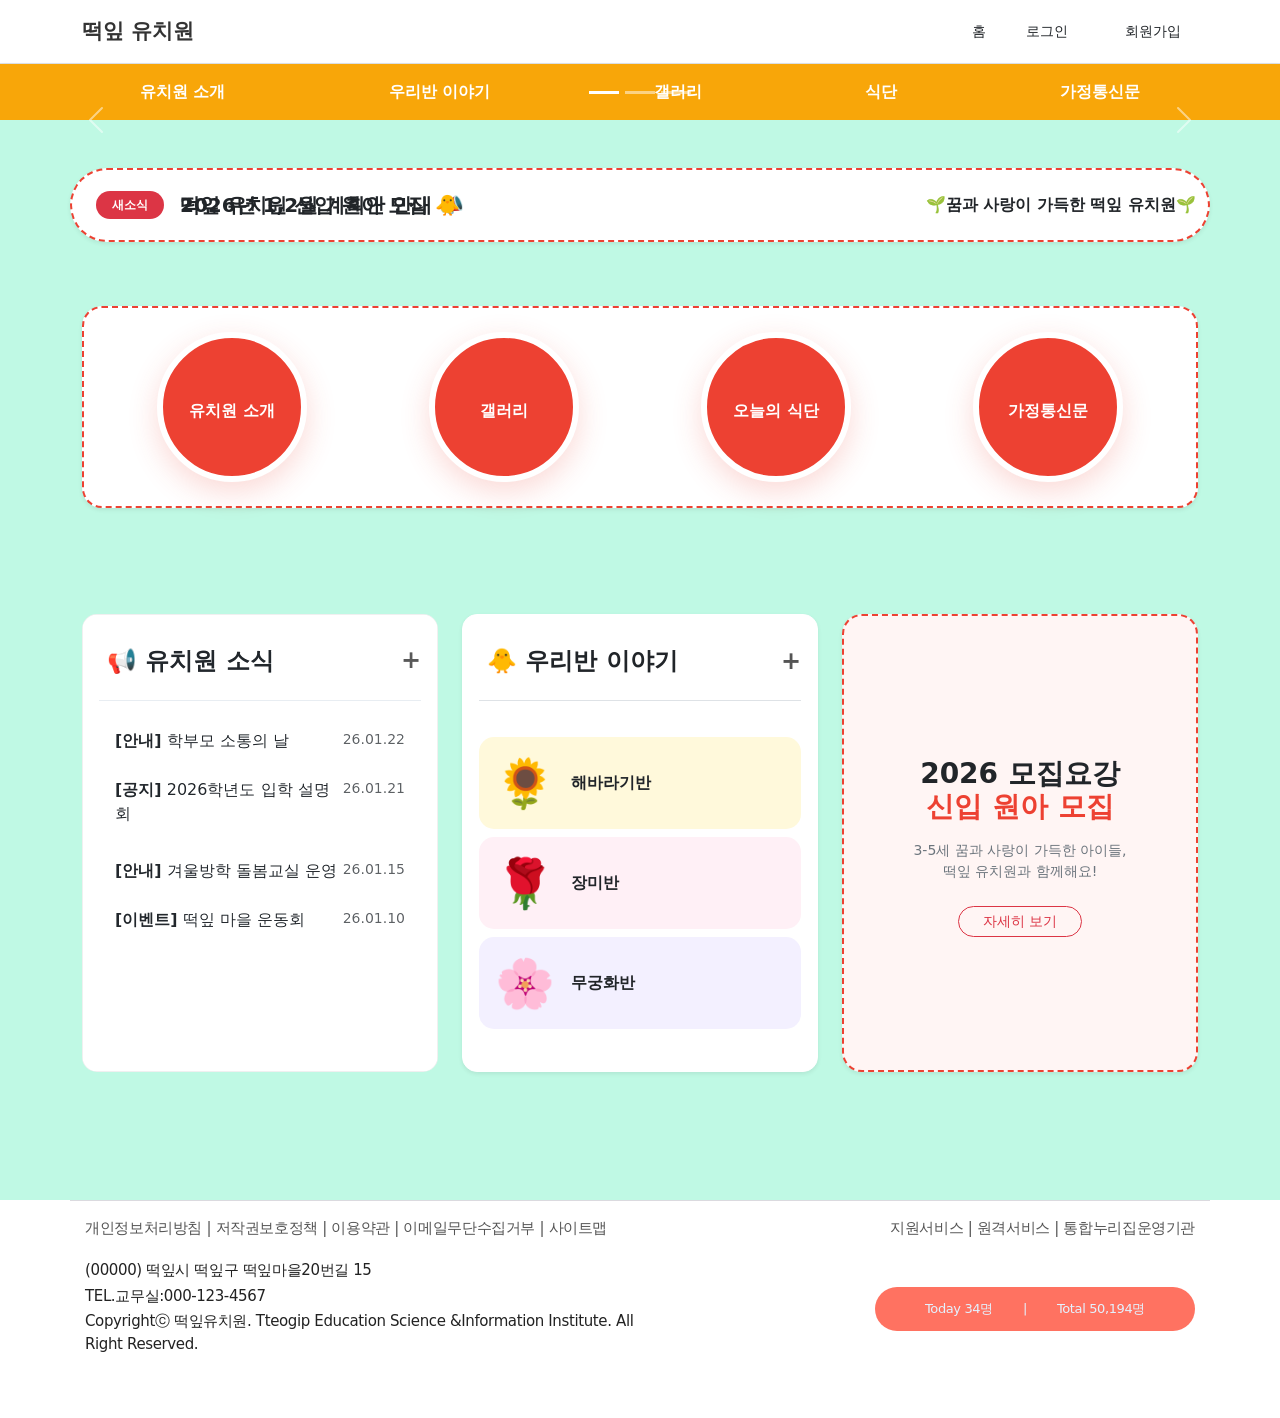
==== index.html @ 0ec6f223 "Merge branch 'develop' into 9-feature-d" ====
<!doctype html>
<html lang="en">
  <head>
    <meta charset="UTF-8" />
    <meta name="viewport" content="width=device-width, initial-scale=1.0" />
    <title>Document</title>
    <link href="https://cdn.jsdelivr.net/npm/bootstrap@5.3.8/dist/css/bootstrap.min.css" rel="stylesheet" integrity="sha384-sRIl4kxILFvY47J16cr9ZwB07vP4J8+LH7qKQnuqkuIAvNWLzeN8tE5YBujZqJLB" crossorigin="anonymous">
    <link rel="stylesheet" href="style.css">
    <link rel="stylesheet" href="footer.css">
    


</head>
<body>

    <header>
      <!-- top-menu -->
      <div class="top-menu bg-white py-3 border-bottom">
        <div
          class="container d-flex justify-content-between align-items-center"
        >
          <div class="logo-area">
            <h5 class="mb-0 fw-bold">떡잎 유치원</h5>
          </div>

          <div
            class="top-menu-right d-flex align-items-center"
            style="gap: 2.5rem"
          >
            <a href="#" class="text-decoration-none text-dark small">홈</a>
            <a href="#" class="text-decoration-none text-dark small">로그인</a>
            <button class="btn btn-sm rounded-pill px-3">회원가입</button>
          </div>
        </div>
      </div>

      <!-- nav-bar -->
      <nav class="navbar-custom" style="background-color: #f8a609">
        <div class="container">
          <div class="d-flex justify-content-around gap-5 py-3">
            <a
              href="#"
              class="nav-link-custom text-white text-decoration-none fw-bold"
              >유치원 소개</a
            >
            <a
              href="#"
              class="nav-link-custom text-white text-decoration-none fw-bold"
              >우리반 이야기</a
            >
            <a
              href="#"
              class="nav-link-custom text-white text-decoration-none fw-bold"
              >갤러리</a
            >
            <a
              href="#"
              class="nav-link-custom text-white text-decoration-none fw-bold"
              >식단</a
            >
            <a
              href="#"
              class="nav-link-custom text-white text-decoration-none fw-bold"
              >가정통신문</a
            >
          </div>
        </div>
      </nav>
    </header>


<main class="main-body-section">

<div id="carouselExampleIndicators" class="carousel slide mb-5" data-bs-ride="carousel">
    
  <div class="carousel-indicators">
    <button type="button" data-bs-target="#carouselExampleIndicators" data-bs-slide-to="0" class="active" aria-current="true" aria-label="Slide 1"></button>
    <button type="button" data-bs-target="#carouselExampleIndicators" data-bs-slide-to="1" aria-label="Slide 2"></button>
    <button type="button" data-bs-target="#carouselExampleIndicators" data-bs-slide-to="2" aria-label="Slide 3"></button>
  </div>
  <div class="carousel-inner">
    <div class="carousel-item active">
      <img src="https://mblogthumb-phinf.pstatic.net/MjAxODA2MTlfMTg2/MDAxNTI5MzkyMjgwNjM4.qTqkeds30ga6aQIp5VbDIQV_NSraiV_qr-lnw7GOaUog.cZI4zXW9axJndqTNheFo-rt3fp02k5DihhMMiOuPZYsg.PNG.sinnam88/%EC%A7%B1%EA%B5%AC_%EB%B0%B0%EA%B2%BD%ED%99%94%EB%A9%B4_%EA%B3%A0%ED%99%94%EC%A7%88_%2819%29.png?type=w800" class="d-block w-100 " alt="">
      
    </div>
    <div class="carousel-item">
      <img src="https://mblogthumb-phinf.pstatic.net/MjAxODEwMDNfMjYy/MDAxNTM4NTQ4MjQyMTgz.nAkGn703bejbqgtnTJGJdf1Gg7guyvP_CK_ZR4-KjBMg.tCUsrp05ehWUzmGpb44W-F2gGahI8bMkZYF8bPEiCSIg.PNG.siopang/17_1.png?type=w800" class="d-block w-100" alt="...">
    </div>
    <div class="carousel-item">
      <img src="https://mblogthumb-phinf.pstatic.net/MjAxODEwMDNfMTk2/MDAxNTM4NTQ4MjM5NTE4.PS-d8lngIx0AsoNc2p2abVfs01GioPtDhZiRF0k3ivwg.Jt2uqVAljDKqRLpU92RcgxEFOnZ5HFoV40lmx2DFYVUg.PNG.siopang/14_2.png?type=w800" class="d-block w-100" alt="...">
    </div>
  </div>
  <button class="carousel-control-prev" type="button" data-bs-target="#carouselExampleIndicators" data-bs-slide="prev">
    <span class="carousel-control-prev-icon" aria-hidden="true"></span>
    <span class="visually-hidden">Previous</span>
  </button>
  <button class="carousel-control-next" type="button" data-bs-target="#carouselExampleIndicators" data-bs-slide="next">
    <span class="carousel-control-next-icon" aria-hidden="true"></span>
    <span class="visually-hidden">Next</span>
  </button>
</div>



<div class="container text-center border-bottom bg-white shadow-sm my-3" style="border-radius: 50px; border: 2px dashed #ed4132 !important;overflow: hidden;">
<div class="row align-items-center" style="height: 70px;"> 
<div class="col-8 d-flex align-items-center ps-4">
<span class="badge rounded-pill bg-danger me-3 p-2 px-3">새소식</span>



<div id="textSlide" class="carousel slide flex-grow-1" data-bs-ride="carousel">
<div class="carousel-inner text-start">
    <div class="carousel-item active fs-5 fw-bold">2026년 1,2월 계획안 안내 📣</div>
    <div class="carousel-item active fs-5 fw-bold">떡잎 유치원 신입 원아 모집 🐥</div>
</div>
</div>
</div> <div class="col-4 text-end">

<span class="text-dark fw-bold fs-6">🌱꿈과 사랑이 가득한 떡잎 유치원🌱</span>
</div>
</div> 
</div>

<section class="container quick-menu-section py-5">
<div class="quick-menu-box p-4 bg-white border shadow-sm" style="border-radius: 20px;border: 2px dashed #ed4132 !important;">

<div class="row justify-content-center g-4"> 
<div class="col-6 col-md-3 d-flex justify-content-center">
<a href="#classStory.html" class="quick-btn-full d-flex flex-column align-items-center">
    <img src="https://cdn-icons-png.flaticon.com/256/158/158234.png" alt="" class="mb-2" style="width: 50px;">
    <span style="color: white !important;">유치원 소개</span>
</a>
</div>

<div class="col-6 col-md-3 d-flex justify-content-center">
<a href="#gallery" class="quick-btn-full d-flex flex-column align-items-center">
    <img src="https://cdn-icons-png.flaticon.com/512/3460/3460797.png" alt="" class="mb-2" style="width: 50px;">
    <span style="color: white !important;">갤러리</span>
</a>
</div>

<div class="col-6 col-md-3 d-flex justify-content-center">
<a href="#food" class="quick-btn-full d-flex flex-column align-items-center">
    <img src="https://static.thenounproject.com/png/3480793-200.png" alt="" class="mb-2" style="width: 50px;">
    <span style="color: white !important;">오늘의 식단</span>
</a>
</div>

<div class="col-6 col-md-3 d-flex justify-content-center">
<a href="notice.html" class="quick-btn-full d-flex flex-column align-items-center text-decoration-none">
    <img src="https://static.vecteezy.com/system/resources/thumbnails/017/196/541/small_2x/paper-icon-symbol-illustration-on-transparent-background-free-png.png" alt="" class="mb-2" style="width: 50px;">
    <span style="color: white !important;">가정통신문</span>
</a>
</div>

</div> 
</div> 
</section>


<section class="container py-5">
<div class="row g-4"> 
<div class="col-lg-4 col-md-6">

<div class="info-card-large h-100 p-3 " style="border-radius: 15px; border: 1px solid rgba(0,0,0,0.1);
background:
url('https://encrypted-tbn0.gstatic.com/images?q=tbn:ANd9GcQ6EN6LBWRgY0Utdj6QdHX2s_iC3RzwYWHcpQ&s') 
no-repeat center center / cover; background-color:#fff; filter: saturate(1.2) brightness(1.05);">

          
<div class="card-header-chan d-flex align-items-center border-bottom pb-4 pt-3">
<h4 class="mb-0 fw-bold ps-2">📢 유치원 소식</h4>
<a href="notice.html" class="ms-auto text-decoration-none text-muted">
    <span class="plus-icon fs-4 fw-bold" style="line-height: 1;">+</span>
    </a>
</div>

<ul class="list-group list-group-flush mt-0">
<li class="list-group-item d-flex justify-content-between border-bottom py-2 " style="background: transparent; border-color:#ffffff !important;">
    <span class="text-dark"><strong>[안내]</strong> 학부모 소통의 날</span>
    <span class="text-muted small">26.01.22</span>
</li>
<li class="list-group-item d-flex justify-content-between border-bottom py-3" style="background: transparent; border-color:#ffffff !important;">
    <span class="text-dark"><strong>[공지]</strong> 2026학년도 입학 설명회</span>
    <span class="text-muted small">26.01.21</span>
</li>
<li class="list-group-item d-flex justify-content-between border-bottom py-3" style="background: transparent; border-color: #ffffff !important;">
    <span class="text-dark"><strong>[안내]</strong> 겨울방학 돌봄교실 운영</span>
    <span class="text-muted small">26.01.15</span>
</li>
<li class="list-group-item d-flex justify-content-between border-bottom py-2" style="background: transparent; border-color:#ffffff !important; min-height: 57px;">
    <span class="text-dark"><strong>[이벤트]</strong> 떡잎 마을 운동회</span>
    <span class="text-muted small">26.01.10</span>
</li>
<li class="list-group-item d-flex justify-content-between border-bottom py-2" style="background: transparent; border-color: #ffffff !important;">
    &nbsp; 
</li>

<li class="list-group-item d-flex justify-content-between border-bottom py-2" style="background: transparent;border-color: #ffffff !important; min-height: 57px;">
    &nbsp;
</li>

</ul>
</div>
</div> 

<div class="col-lg-4 col-md-6">
<div class="info-card-large shadow-sm h-100 p-3 bg-white" style="border-radius: 15px;">


<div class="card-header-chan d-flex align-items-center border-bottom pb-4 pt-3">
<h4 class="mb-0 fw-bold ps-2">🐥 우리반 이야기</h4>
<span class="plus-icon fs-4 fw-bold" style="line-height: 1;">+</span>
</div>

<div class="class-logo-menu flex-grow-1 d-flex flex-column justify-content-center py-2">
<a href="classStory.html" class="btn-class-logo sunflower w-100 d-flex align-items-center p-3 mb-2 text-decoration-none">
<span class="logo-emoji">🌻</span>
<div class="ms-3 text-start">
    <span class="d-block fw-bold text-dark">해바라기반</span>
</div>
</a>
<a href="classStory.html" class="btn-class-logo rose w-100 d-flex align-items-center p-3 mb-2 text-decoration-none">
<span class="logo-emoji">🌹</span>
<div class="ms-3 text-start">
    <span class="d-block fw-bold text-dark">장미반</span>
</div>
</a>
<a href="classStory.html" class="btn-class-logo hibiscus w-100 d-flex align-items-center p-3 text-decoration-none">
<span class="logo-emoji">🌸</span>
<div class="ms-3 text-start">
    <span class="d-block fw-bold text-dark">무궁화반</span>
</div>
</a>
</div> 

</div>
</div>


<div class="col-lg-4 col-md-12">
<div class="info-card-large shadow-sm h-100 recruit-card text-center d-flex flex-column justify-content-center" 
style="background: #fff5f4 !important; border-radius: 20px; border: 2px dashed #ed4132 !important;">
<div class="recruit-badge mx-auto mb-2"></div>
<h3 class="fw-bold mb-3">2026 모집요강<br><span style="color: #ed4132;">신입 원아 모집</span></h3>
<p class="small text-secondary">3-5세 꿈과 사랑이 가득한 아이들,<br>떡잎 유치원과 함께해요!</p>
<a href="#" class="btn btn-outline-danger btn-sm rounded-pill mx-auto mt-2 px-4">자세히 보기</a>
</div>
</div>


</div>
</section>
</main>



<footer class="container">
        <div class="footer-first-line">
            <div class="footer-first-line-left col-md-6">
                <a href="#">개인정보처리방침</a>
                <span>|</span>
                <a href="#">저작권보호정책</a>
                <span>|</span>
                <a href="#">이용약관</a>
                <span>|</span>
                <a href="#">이메일무단수집거부</a>
                <span>|</span>
                <a href="#">사이트맵</a>
            </div>
            <div class="footer-first-line-right">
                <a href="#">지원서비스</a>
                <span>|</span>
                <a href="#">원격서비스</a>
                <span>|</span>
                <a href="#">통합누리집운영기관</a>
            </div>
        </div>
        <div class="footer-second-line">
            <div class="footer-second-line-left col-md-6">
                <div>(00000) 떡잎시 떡잎구 떡잎마을20번길 15</div>
                <div>TEL.교무실:000-123-4567</div>
                <div>Copyrightⓒ 떡잎유치원. Tteogip Education Science &Information Institute. All Right Reserved.</div>
            </div>
            <div class="footer-second-line-right">
                <div>Today 34명</div>
                <span>|</span>
                <div>Total 50,194명</div>
            </div>

        </div>
    </footer>


<script src="https://cdn.jsdelivr.net/npm/bootstrap@5.3.8/dist/js/bootstrap.bundle.min.js" integrity="sha384-FKyoEForCGlyvwx9Hj09JcYn3nv7wiPVlz7YYwJrWVcXK/BmnVDxM+D2scQbITxI" crossorigin="anonymous"></script>
</body>
</html>
---- style.css ----
.main-body-section {
  background-color:#bff9e4;
  padding-bottom: 80px;
}

.top-menu {
  box-shadow: 0 2px 4px rgba(0, 0, 0, 0.1);
}

.logo-area h5 {
  font-size: 1.3rem;
  color: #333;
}

.top-menu-right {
  display: flex;
  align-items: center;
}

.top-menu-right a:hover {
  color: #f8a609 !important;
  transition: color 0.3s ease;
}

.navbar-custom {
  box-shadow: 0 2px 6px rgba(0, 0, 0, 0.1);
}

.nav-link-custom {
  font-size: 1rem;
  transition: opacity 0.3s ease;
  position: relative;
}

.nav-link-custom:hover {
  opacity: 0.8;
  text-decoration: underline !important;
}

.carousel-item img {
  width: 100%;
  height: auto;
  max-height: 800px;
  object-fit: contain;
  border-radius: 0 0 50px 50px;
}

.quick-menu-section {
  margin-top: 10px;
  margin-bottom: 10px;
  position: relative;
  z-index: 10;
}

.quick-btn-full {
  width: 150px;
  height: 150px;
  background-color: #ed4132;
  color: white !important;
  border-radius: 50%;
  display: flex;
  flex-direction: column;
  align-items: center;
  justify-content: center;
  text-decoration: none;
  font-weight: bold;
  border: 6px solid white;
  box-shadow: 0 10px 30px rgba(237, 65, 50, 0.2);
  transition: all 0.4s ease;
}

.quick-btn-full img {
  width: 45px;
  height: auto;
  margin-bottom: 10px;
  filter: brightness(0) invert(1);
}

.quick-btn-full:hover {
  transform: scale(1.05) translateY(-10px);
}

.info-card-large {
  background: white;
  padding: 30px;
  border-radius: 30px;
  border: 1px solid white;
  display: flex;
  flex-direction: column;
}

.card-header-chan {
  display: flex;
  justify-content: space-between;
  align-items: center;
  border-bottom: 2px solid white;
  padding-bottom: 15px;
  margin-bottom: 20px;
}

.news-list {
  list-style: none;
  padding: 0;
}
.news-list li {
  padding: 10px 0;
  font-size: 0.95rem;
  border-bottom: 1px dashed white;
  display: flex;
}
.news-list li span { color: #999; margin-right: 15px; font-size: 0.85rem; }

.btn-class-logo {
    text-decoration: none; 
    border-radius: 15px;    
    margin-bottom: 10px;   
    transition: all 0.3s ease; 
    display: flex;         
    align-items: center;
}


.btn-class-logo.sunflower { background-color: #fff9db; }
.btn-class-logo.rose      { background-color: #fff0f6; }
.btn-class-logo.hibiscus  { background-color: #f3f0ff; }


.btn-class-logo:hover {
    transform: scale(1.03); 
    box-shadow: 0 4px 10px rgba(0,0,0,0.05); 
}

.btn-class-logo.sunflower:hover { background-color: #ffec99 !important; }
.btn-class-logo.rose:hover      { background-color: #ffdeeb !important; }
.btn-class-logo.hibiscus:hover  { background-color: #e5dbff !important; }


.logo-emoji {
    font-size: 3rem;
    width: 60px; height: 60px; 
    display: flex; 
    align-items: center; 
    justify-content: center;
    transition: transform 0.3s ease;
}

.btn-class-logo:hover .logo-emoji {
    transform: scale(1.2); 
    display: inline-block;
}


.recruit-card {
  background-color: white;
  border: 2px dashed #ed4132 !important;
}
---- footer.css ----
footer {
    padding: 1rem 0 2.5rem;
    color: #222;
    background: #fff;
    border-top: 1px solid #dbdadf;
    font-weight: 500;
}
.footer-first-line {
    display: flex;
    justify-content: space-between;
    font-size: 15px;
    padding: 0 3px;
    letter-spacing: -0.025em;
    margin-bottom: 20px;
}
.footer-first-line a, span {
    text-decoration: none;
    color: #555555;
}
.footer-first-line a:hover {
    text-decoration: underline;
}
.footer-second-line {
    display: flex;
    justify-content: space-between;
    align-items: center;
    font-size: 15px;
    padding: 0 3px;
    letter-spacing: -0.025em;
    margin-bottom: 20px;
}
.footer-second-line-left div {
    margin-bottom: 3px;
}
.footer-second-line-right {
    display: flex;
    justify-content: center;
    align-items: center;
    background-color: #FF7261;
    border-radius: 100px;
    padding: 12px 50px;
}
.footer-second-line-right div, .footer-second-line-right span {
    color: #e4f2ff;
    font-weight: 400;
    font-size: 13px;
}
.footer-second-line-right span {
    padding: 0 30px;
}













@media screen and (max-width:48rem) {
    .footer-first-line {
        display: flex;
        flex-direction: column;
        margin-bottom: 20px;
    }
    .footer-first-line-left {
        margin-bottom: 20px;
    }
    .footer-second-line {
        display: flex;
        flex-direction: column;
    }
    .footer-second-line-left {
        margin-bottom: 20px;
    }
}
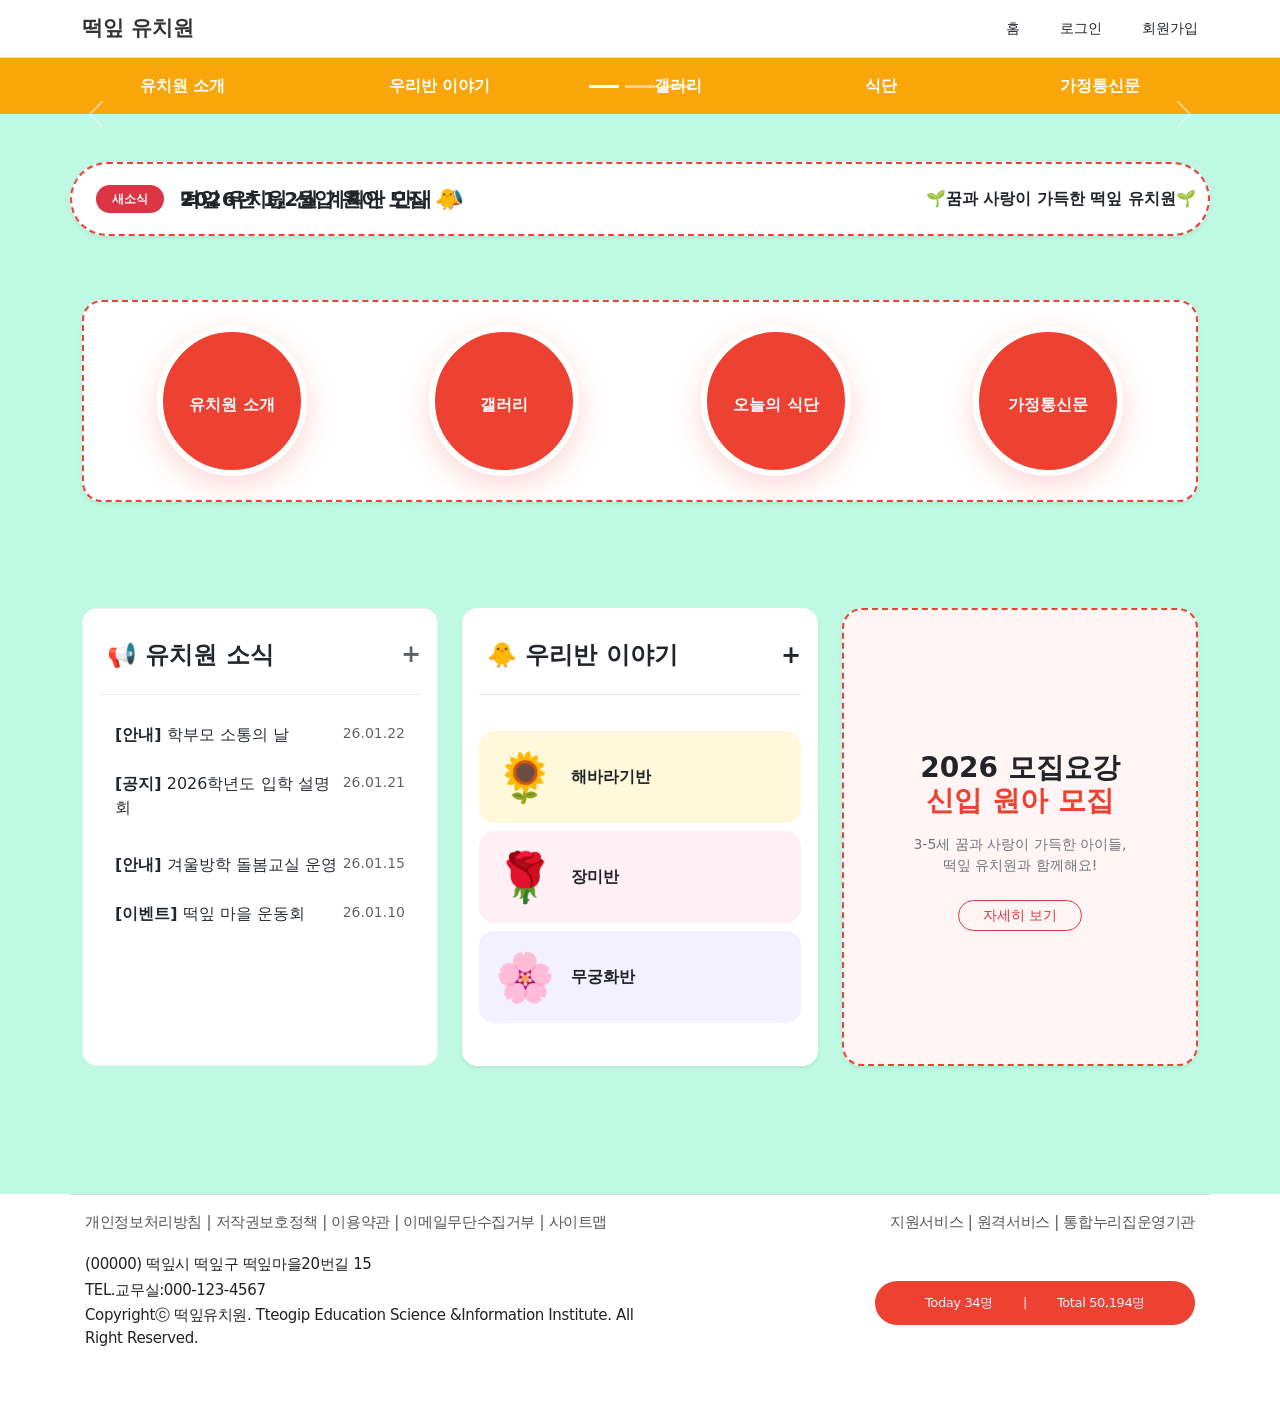
==== commit ff5657d5: "header plus" ====
--- a/index.html
+++ b/index.html
@@ -6,7 +6,9 @@
     <title>Document</title>
     <link href="https://cdn.jsdelivr.net/npm/bootstrap@5.3.8/dist/css/bootstrap.min.css" rel="stylesheet" integrity="sha384-sRIl4kxILFvY47J16cr9ZwB07vP4J8+LH7qKQnuqkuIAvNWLzeN8tE5YBujZqJLB" crossorigin="anonymous">
     <link rel="stylesheet" href="style.css">
+    <link rel="stylesheet" href="header.css">
     <link rel="stylesheet" href="footer.css">
+    <link rel="stylesheet" href="cursor.css">
     
 
 
@@ -20,46 +22,52 @@
           class="container d-flex justify-content-between align-items-center"
         >
           <div class="logo-area">
-            <h5 class="mb-0 fw-bold">떡잎 유치원</h5>
+            <a href="/" class="text-decoration-none text-dark">
+              <h5 class="mb-0 fw-bold">떡잎 유치원</h5>
+            </a>
           </div>
 
           <div
             class="top-menu-right d-flex align-items-center"
             style="gap: 2.5rem"
           >
-            <a href="#" class="text-decoration-none text-dark small">홈</a>
-            <a href="#" class="text-decoration-none text-dark small">로그인</a>
-            <button class="btn btn-sm rounded-pill px-3">회원가입</button>
+            <a href="/" class="text-decoration-none text-dark small">홈</a>
+            <a href="login.html" class="text-decoration-none text-dark small"
+              >로그인</a
+            >
+            <a href="signup.html" class="text-decoration-none text-dark small"
+              >회원가입</a
+            >
           </div>
         </div>
       </div>
 
       <!-- nav-bar -->
-      <nav class="navbar-custom" style="background-color: #f8a609">
+      <nav class="navbar-custom">
         <div class="container">
           <div class="d-flex justify-content-around gap-5 py-3">
             <a
-              href="#"
+              href="info.html"
               class="nav-link-custom text-white text-decoration-none fw-bold"
               >유치원 소개</a
             >
             <a
-              href="#"
+              href="classStory.html"
               class="nav-link-custom text-white text-decoration-none fw-bold"
               >우리반 이야기</a
             >
             <a
-              href="#"
+              href="gallery.html"
               class="nav-link-custom text-white text-decoration-none fw-bold"
               >갤러리</a
             >
             <a
-              href="#"
+              href="food.html"
               class="nav-link-custom text-white text-decoration-none fw-bold"
               >식단</a
             >
             <a
-              href="#"
+              href="notice.html"
               class="nav-link-custom text-white text-decoration-none fw-bold"
               >가정통신문</a
             >
--- a/style.css
+++ b/style.css
@@ -1,5 +1,5 @@
 .main-body-section {
-  background-color:#bff9e4;
+  background-color: #bff9e4;
   padding-bottom: 80px;
 }
 
@@ -108,47 +108,60 @@
   border-bottom: 1px dashed white;
   display: flex;
 }
-.news-list li span { color: #999; margin-right: 15px; font-size: 0.85rem; }
+.news-list li span {
+  color: #999;
+  margin-right: 15px;
+  font-size: 0.85rem;
+}
 
 .btn-class-logo {
-    text-decoration: none; 
-    border-radius: 15px;    
-    margin-bottom: 10px;   
-    transition: all 0.3s ease; 
-    display: flex;         
-    align-items: center;
+  text-decoration: none;
+  border-radius: 15px;
+  margin-bottom: 10px;
+  transition: all 0.3s ease;
+  display: flex;
+  align-items: center;
 }
 
-
-.btn-class-logo.sunflower { background-color: #fff9db; }
-.btn-class-logo.rose      { background-color: #fff0f6; }
-.btn-class-logo.hibiscus  { background-color: #f3f0ff; }
-
+.btn-class-logo.sunflower {
+  background-color: #fff9db;
+}
+.btn-class-logo.rose {
+  background-color: #fff0f6;
+}
+.btn-class-logo.hibiscus {
+  background-color: #f3f0ff;
+}
 
 .btn-class-logo:hover {
-    transform: scale(1.03); 
-    box-shadow: 0 4px 10px rgba(0,0,0,0.05); 
+  transform: scale(1.03);
+  box-shadow: 0 4px 10px rgba(0, 0, 0, 0.05);
 }
 
-.btn-class-logo.sunflower:hover { background-color: #ffec99 !important; }
-.btn-class-logo.rose:hover      { background-color: #ffdeeb !important; }
-.btn-class-logo.hibiscus:hover  { background-color: #e5dbff !important; }
-
+.btn-class-logo.sunflower:hover {
+  background-color: #ffec99 !important;
+}
+.btn-class-logo.rose:hover {
+  background-color: #ffdeeb !important;
+}
+.btn-class-logo.hibiscus:hover {
+  background-color: #e5dbff !important;
+}
 
 .logo-emoji {
-    font-size: 3rem;
-    width: 60px; height: 60px; 
-    display: flex; 
-    align-items: center; 
-    justify-content: center;
-    transition: transform 0.3s ease;
+  font-size: 3rem;
+  width: 60px;
+  height: 60px;
+  display: flex;
+  align-items: center;
+  justify-content: center;
+  transition: transform 0.3s ease;
 }
 
 .btn-class-logo:hover .logo-emoji {
-    transform: scale(1.2); 
-    display: inline-block;
+  transform: scale(1.2);
+  display: inline-block;
 }
-
 
 .recruit-card {
   background-color: white;
--- a/header.css
+++ b/header.css
@@ -0,0 +1,36 @@
+.top-menu {
+  /* box-shadow: 0 2px 4px rgba(0, 0, 0, 0.1); */
+}
+
+.logo-area h5 {
+  font-size: 1.3rem;
+  color: #333;
+}
+
+.top-menu-right {
+  display: flex;
+  align-items: center;
+}
+
+.top-menu-right a:hover {
+  color: #f8a609 !important;
+  transition: color 0.3s ease;
+}
+
+.navbar-custom {
+  background-color: #f8a609;
+}
+
+.nav-link-custom {
+  font-size: 1rem;
+  transition: opacity 0.3s ease;
+  position: relative;
+}
+
+.nav-link-custom:hover {
+  opacity: 0.8;
+}
+
+/* .nav-link-custom:hover {
+  text-decoration: none !important;
+} */
--- a/footer.css
+++ b/footer.css
@@ -1,80 +1,69 @@
 footer {
-    padding: 1rem 0 2.5rem;
-    color: #222;
-    background: #fff;
-    border-top: 1px solid #dbdadf;
-    font-weight: 500;
+  padding: 1rem 0 2.5rem;
+  color: #222;
+  background: #fff;
+  border-top: 1px solid #dbdadf;
+  font-weight: 500;
 }
 .footer-first-line {
-    display: flex;
-    justify-content: space-between;
-    font-size: 15px;
-    padding: 0 3px;
-    letter-spacing: -0.025em;
-    margin-bottom: 20px;
+  display: flex;
+  justify-content: space-between;
+  font-size: 15px;
+  padding: 0 3px;
+  letter-spacing: -0.025em;
+  margin-bottom: 20px;
 }
-.footer-first-line a, span {
+.footer-first-line a, .footer-first-line span {
     text-decoration: none;
     color: #555555;
 }
 .footer-first-line a:hover {
-    text-decoration: underline;
+  text-decoration: underline;
 }
 .footer-second-line {
-    display: flex;
-    justify-content: space-between;
-    align-items: center;
-    font-size: 15px;
-    padding: 0 3px;
-    letter-spacing: -0.025em;
-    margin-bottom: 20px;
+  display: flex;
+  justify-content: space-between;
+  align-items: center;
+  font-size: 15px;
+  padding: 0 3px;
+  letter-spacing: -0.025em;
+  margin-bottom: 20px;
 }
 .footer-second-line-left div {
-    margin-bottom: 3px;
+  margin-bottom: 3px;
 }
 .footer-second-line-right {
-    display: flex;
-    justify-content: center;
-    align-items: center;
-    background-color: #FF7261;
-    border-radius: 100px;
-    padding: 12px 50px;
+  display: flex;
+  justify-content: center;
+  align-items: center;
+  background-color: #ed4132;
+  border-radius: 100px;
+  padding: 12px 50px;
 }
-.footer-second-line-right div, .footer-second-line-right span {
-    color: #e4f2ff;
-    font-weight: 400;
-    font-size: 13px;
+.footer-second-line-right div,
+.footer-second-line-right span {
+  color: #e4f2ff;
+  font-weight: 400;
+  font-size: 13px;
 }
 .footer-second-line-right span {
-    padding: 0 30px;
+  padding: 0 30px;
 }
 
-
-
-
-
-
-
-
-
-
-
-
-
-@media screen and (max-width:48rem) {
-    .footer-first-line {
-        display: flex;
-        flex-direction: column;
-        margin-bottom: 20px;
-    }
-    .footer-first-line-left {
-        margin-bottom: 20px;
-    }
-    .footer-second-line {
-        display: flex;
-        flex-direction: column;
-    }
-    .footer-second-line-left {
-        margin-bottom: 20px;
-    }
-}+@media screen and (max-width: 48rem) {
+  .footer-first-line {
+    display: flex;
+    flex-direction: column;
+    margin-bottom: 20px;
+  }
+  .footer-first-line-left {
+    margin-bottom: 20px;
+  }
+  .footer-second-line {
+    display: flex;
+    flex-direction: column;
+  }
+  .footer-second-line-left {
+    margin-bottom: 20px;
+  }
+}
--- a/cursor.css
+++ b/cursor.css
@@ -0,0 +1,8 @@
+body {
+  cursor: url("./images/shinchan-50.png"), auto;
+}
+
+a:hover,
+button:hover {
+  cursor: url("./images/shinchan-hover-50.png"), auto;
+}
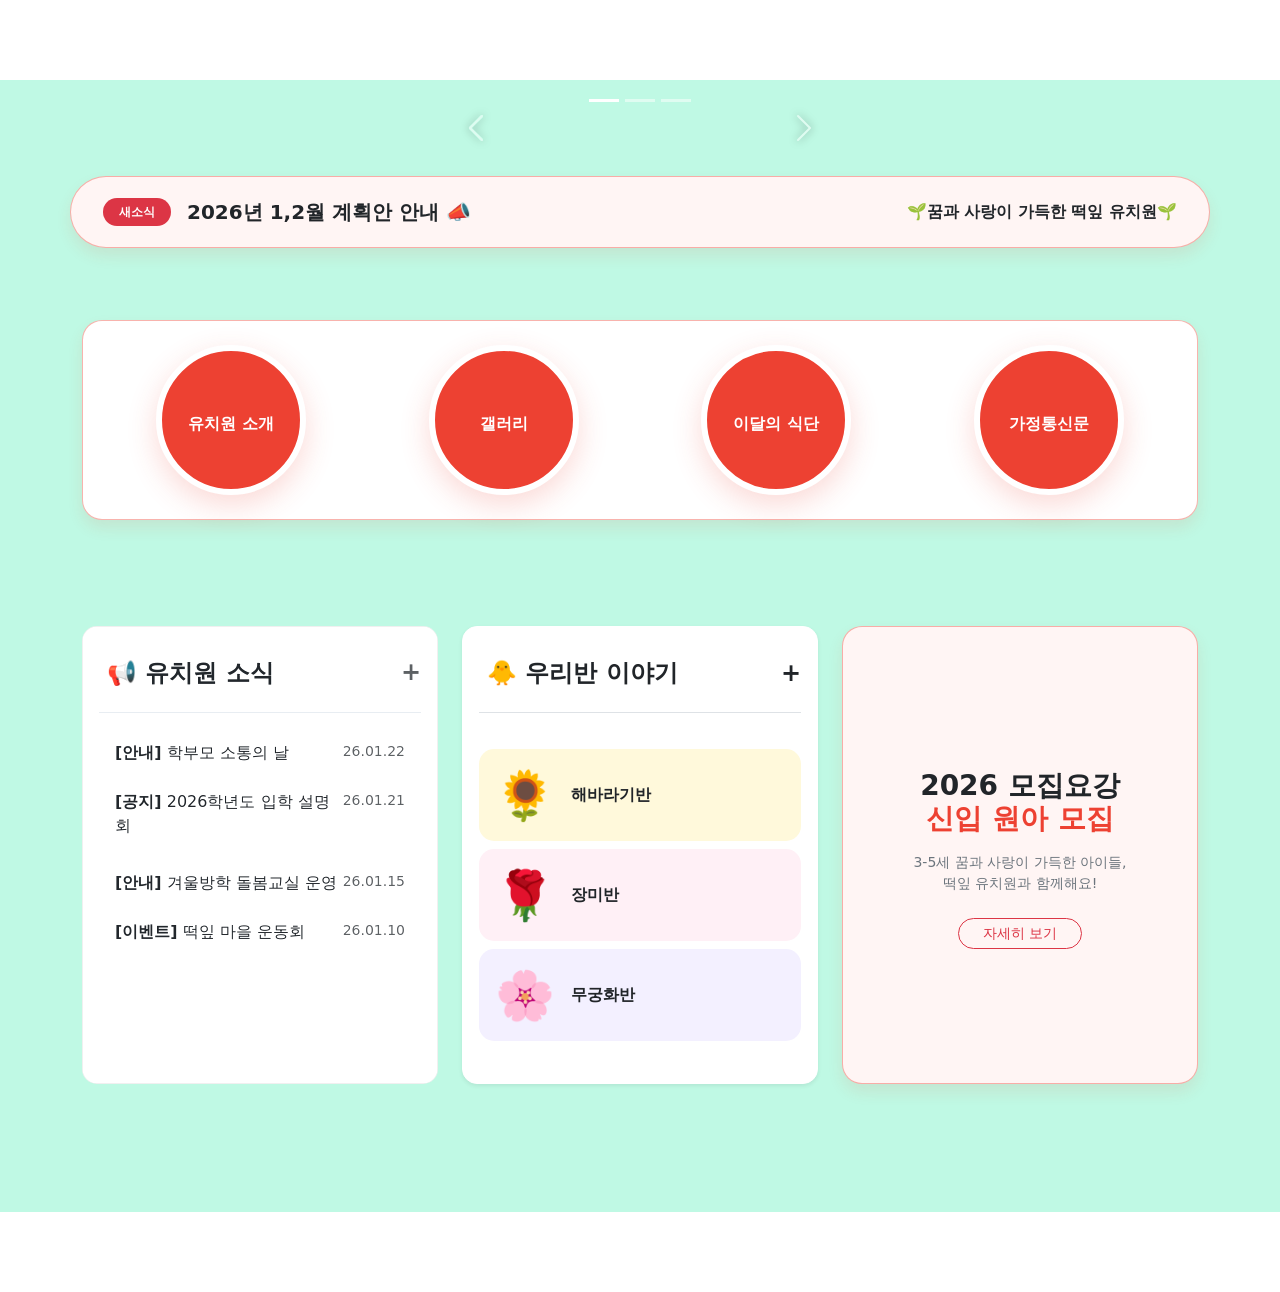
==== commit 41a5ec44: "body-notice-final" ====
--- a/index.html
+++ b/index.html
@@ -1,83 +1,21 @@
-<!doctype html>
+<!DOCTYPE html>
 <html lang="en">
-  <head>
-    <meta charset="UTF-8" />
-    <meta name="viewport" content="width=device-width, initial-scale=1.0" />
+<head>
+    <meta charset="UTF-8">
+    <meta name="viewport" content="width=device-width, initial-scale=1.0">
     <title>Document</title>
     <link href="https://cdn.jsdelivr.net/npm/bootstrap@5.3.8/dist/css/bootstrap.min.css" rel="stylesheet" integrity="sha384-sRIl4kxILFvY47J16cr9ZwB07vP4J8+LH7qKQnuqkuIAvNWLzeN8tE5YBujZqJLB" crossorigin="anonymous">
     <link rel="stylesheet" href="style.css">
-    <link rel="stylesheet" href="header.css">
-    <link rel="stylesheet" href="footer.css">
-    <link rel="stylesheet" href="cursor.css">
     
 
 
 </head>
 <body>
 
-    <header>
-      <!-- top-menu -->
-      <div class="top-menu bg-white py-3 border-bottom">
-        <div
-          class="container d-flex justify-content-between align-items-center"
-        >
-          <div class="logo-area">
-            <a href="/" class="text-decoration-none text-dark">
-              <h5 class="mb-0 fw-bold">떡잎 유치원</h5>
-            </a>
-          </div>
-
-          <div
-            class="top-menu-right d-flex align-items-center"
-            style="gap: 2.5rem"
-          >
-            <a href="/" class="text-decoration-none text-dark small">홈</a>
-            <a href="login.html" class="text-decoration-none text-dark small"
-              >로그인</a
-            >
-            <a href="signup.html" class="text-decoration-none text-dark small"
-              >회원가입</a
-            >
-          </div>
-        </div>
-      </div>
-
-      <!-- nav-bar -->
-      <nav class="navbar-custom">
-        <div class="container">
-          <div class="d-flex justify-content-around gap-5 py-3">
-            <a
-              href="info.html"
-              class="nav-link-custom text-white text-decoration-none fw-bold"
-              >유치원 소개</a
-            >
-            <a
-              href="classStory.html"
-              class="nav-link-custom text-white text-decoration-none fw-bold"
-              >우리반 이야기</a
-            >
-            <a
-              href="gallery.html"
-              class="nav-link-custom text-white text-decoration-none fw-bold"
-              >갤러리</a
-            >
-            <a
-              href="food.html"
-              class="nav-link-custom text-white text-decoration-none fw-bold"
-              >식단</a
-            >
-            <a
-              href="notice.html"
-              class="nav-link-custom text-white text-decoration-none fw-bold"
-              >가정통신문</a
-            >
-          </div>
-        </div>
-      </nav>
-    </header>
-
-
-<main class="main-body-section">
+<nav style="height: 80px; background: white; display: flex; align-items: center; justify-content: center; color: #999;"></nav>
+
+
+<main class="main-body-section pt-5">
 
 <div id="carouselExampleIndicators" class="carousel slide mb-5" data-bs-ride="carousel">
     
@@ -88,54 +26,77 @@
   </div>
   <div class="carousel-inner">
     <div class="carousel-item active">
-      <img src="https://mblogthumb-phinf.pstatic.net/MjAxODA2MTlfMTg2/MDAxNTI5MzkyMjgwNjM4.qTqkeds30ga6aQIp5VbDIQV_NSraiV_qr-lnw7GOaUog.cZI4zXW9axJndqTNheFo-rt3fp02k5DihhMMiOuPZYsg.PNG.sinnam88/%EC%A7%B1%EA%B5%AC_%EB%B0%B0%EA%B2%BD%ED%99%94%EB%A9%B4_%EA%B3%A0%ED%99%94%EC%A7%88_%2819%29.png?type=w800" class="d-block w-100 " alt="">
+      <img src="https://mblogthumb-phinf.pstatic.net/MjAxODA2MTlfMTg2/MDAxNTI5MzkyMjgwNjM4.qTqkeds30ga6aQIp5VbDIQV_NSraiV_qr-lnw7GOaUog.cZI4zXW9axJndqTNheFo-rt3fp02k5DihhMMiOuPZYsg.PNG.sinnam88/%EC%A7%B1%EA%B5%AC_%EB%B0%B0%EA%B2%BD%ED%99%94%EB%A9%B4_%EA%B3%A0%ED%99%94%EC%A7%88_%2819%29.png?type=w800" class="d-block mx-auto " alt=""
+      style="max-height: 55vh; width: auto; margin: 0 auto; 
+              border-radius: 40px; 
+              box-shadow: 0 10px 20px rgba(0,0,0,0.15); 
+              object-fit: contain;">
       
     </div>
     <div class="carousel-item">
-      <img src="https://mblogthumb-phinf.pstatic.net/MjAxODEwMDNfMjYy/MDAxNTM4NTQ4MjQyMTgz.nAkGn703bejbqgtnTJGJdf1Gg7guyvP_CK_ZR4-KjBMg.tCUsrp05ehWUzmGpb44W-F2gGahI8bMkZYF8bPEiCSIg.PNG.siopang/17_1.png?type=w800" class="d-block w-100" alt="...">
+      <img src="https://mblogthumb-phinf.pstatic.net/MjAxODEwMDNfMjYy/MDAxNTM4NTQ4MjQyMTgz.nAkGn703bejbqgtnTJGJdf1Gg7guyvP_CK_ZR4-KjBMg.tCUsrp05ehWUzmGpb44W-F2gGahI8bMkZYF8bPEiCSIg.PNG.siopang/17_1.png?type=w800" class="d-block mx-auto" alt="..."
+      style="max-height: 55vh; width: auto; margin: 0 auto; 
+              border-radius: 40px; 
+              box-shadow: 0 10px 20px rgba(0,0,0,0.15); 
+              object-fit: contain;">
     </div>
     <div class="carousel-item">
-      <img src="https://mblogthumb-phinf.pstatic.net/MjAxODEwMDNfMTk2/MDAxNTM4NTQ4MjM5NTE4.PS-d8lngIx0AsoNc2p2abVfs01GioPtDhZiRF0k3ivwg.Jt2uqVAljDKqRLpU92RcgxEFOnZ5HFoV40lmx2DFYVUg.PNG.siopang/14_2.png?type=w800" class="d-block w-100" alt="...">
-    </div>
-  </div>
+      <img src="https://mblogthumb-phinf.pstatic.net/MjAxODEwMDNfMTk2/MDAxNTM4NTQ4MjM5NTE4.PS-d8lngIx0AsoNc2p2abVfs01GioPtDhZiRF0k3ivwg.Jt2uqVAljDKqRLpU92RcgxEFOnZ5HFoV40lmx2DFYVUg.PNG.siopang/14_2.png?type=w800" class="d-block mx-auto" alt="..."
+      style="max-height: 55vh; width: auto; margin: 0 auto; 
+              border-radius: 40px; 
+              box-shadow: 0 10px 20px rgba(0,0,0,0.15);
+              object-fit: contain;">
+</div>
+</div>
+
   <button class="carousel-control-prev" type="button" data-bs-target="#carouselExampleIndicators" data-bs-slide="prev">
-    <span class="carousel-control-prev-icon" aria-hidden="true"></span>
-    <span class="visually-hidden">Previous</span>
-  </button>
-  <button class="carousel-control-next" type="button" data-bs-target="#carouselExampleIndicators" data-bs-slide="next">
-    <span class="carousel-control-next-icon" aria-hidden="true"></span>
-    <span class="visually-hidden">Next</span>
-  </button>
-</div>
-
-
-
-<div class="container text-center border-bottom bg-white shadow-sm my-3" style="border-radius: 50px; border: 2px dashed #ed4132 !important;overflow: hidden;">
-<div class="row align-items-center" style="height: 70px;"> 
-<div class="col-8 d-flex align-items-center ps-4">
+    <span class="carousel-control-prev-icon" aria-hidden="true" 
+          style="filter: drop-shadow(0 0 5px rgba(0,0,0,0.8)) brightness(2); opacity: 1; position: relative; left: 380px;"></span>
+</button>
+
+<button class="carousel-control-next" type="button" data-bs-target="#carouselExampleIndicators" data-bs-slide="next">
+    <span class="carousel-control-next-icon" aria-hidden="true" 
+          style="filter: drop-shadow(0 0 5px rgba(0,0,0,0.8)) opacity(2); opacity: 1; position: relative; right: 380px;"></span>
+</button>
+
+</div>
+
+
+<div class="container text-center shadow-sm my-4" style="background: #fff5f4 !important; 
+              border-radius: 50px;
+              border: 1.5px solid rgba(237, 65, 50, 0.4) !important; 
+              box-shadow: 0 8px 15px rgba(237, 65, 50, 0.1) !important; 
+              padding: 0 20px;">
+<div class="row align-items-center" style="height: auto; min-height: 70px; padding: 12px 0;"> 
+<div class="col-12 col-md-8 d-flex align-items-center justify-content-center justify-content-md-start ps-md-4">
 <span class="badge rounded-pill bg-danger me-3 p-2 px-3">새소식</span>
 
 
 
 <div id="textSlide" class="carousel slide flex-grow-1" data-bs-ride="carousel">
 <div class="carousel-inner text-start">
-    <div class="carousel-item active fs-5 fw-bold">2026년 1,2월 계획안 안내 📣</div>
-    <div class="carousel-item active fs-5 fw-bold">떡잎 유치원 신입 원아 모집 🐥</div>
-</div>
-</div>
-</div> <div class="col-4 text-end">
-
-<span class="text-dark fw-bold fs-6">🌱꿈과 사랑이 가득한 떡잎 유치원🌱</span>
+    <div class="carousel-item active fs-5 fw-bold" style="word-break: keep-all;">2026년 1,2월 계획안 안내 📣</div>
+    <div class="carousel-item fs-5 fw-bold" style="word-break: keep-all;">떡잎 유치원 신입 원아 모집 🐥</div>
+</div>
+</div>
+</div> 
+
+<div class="col-12 col-md-4 text-center text-md-end pe-md-4">
+<span class="text-dark fw-bold fs-6" style="word-break: keep-all;">🌱꿈과 사랑이 가득한 떡잎 유치원🌱</span>
 </div>
 </div> 
 </div>
 
 <section class="container quick-menu-section py-5">
-<div class="quick-menu-box p-4 bg-white border shadow-sm" style="border-radius: 20px;border: 2px dashed #ed4132 !important;">
+<div class="quick-menu-box p-4 bg-white border shadow-sm" 
+style="background: #ffffff !important; 
+              border-radius: 20px; 
+              border: 1.5px solid rgba(237, 65, 50, 0.4) !important; 
+              box-shadow: 0 8px 15px rgba(237, 65, 50, 0.1) !important;">
 
 <div class="row justify-content-center g-4"> 
 <div class="col-6 col-md-3 d-flex justify-content-center">
-<a href="#classStory.html" class="quick-btn-full d-flex flex-column align-items-center">
+<a href="#intro" class="quick-btn-full d-flex flex-column align-items-center">
     <img src="https://cdn-icons-png.flaticon.com/256/158/158234.png" alt="" class="mb-2" style="width: 50px;">
     <span style="color: white !important;">유치원 소개</span>
 </a>
@@ -151,7 +112,7 @@
 <div class="col-6 col-md-3 d-flex justify-content-center">
 <a href="#food" class="quick-btn-full d-flex flex-column align-items-center">
     <img src="https://static.thenounproject.com/png/3480793-200.png" alt="" class="mb-2" style="width: 50px;">
-    <span style="color: white !important;">오늘의 식단</span>
+    <span style="color: white !important;">이달의 식단</span>
 </a>
 </div>
 
@@ -223,19 +184,19 @@
 </div>
 
 <div class="class-logo-menu flex-grow-1 d-flex flex-column justify-content-center py-2">
-<a href="classStory.html" class="btn-class-logo sunflower w-100 d-flex align-items-center p-3 mb-2 text-decoration-none">
+<a href="#" class="btn-class-logo sunflower w-100 d-flex align-items-center p-3 mb-2 text-decoration-none">
 <span class="logo-emoji">🌻</span>
 <div class="ms-3 text-start">
     <span class="d-block fw-bold text-dark">해바라기반</span>
 </div>
 </a>
-<a href="classStory.html" class="btn-class-logo rose w-100 d-flex align-items-center p-3 mb-2 text-decoration-none">
+<a href="#" class="btn-class-logo rose w-100 d-flex align-items-center p-3 mb-2 text-decoration-none">
 <span class="logo-emoji">🌹</span>
 <div class="ms-3 text-start">
     <span class="d-block fw-bold text-dark">장미반</span>
 </div>
 </a>
-<a href="classStory.html" class="btn-class-logo hibiscus w-100 d-flex align-items-center p-3 text-decoration-none">
+<a href="#" class="btn-class-logo hibiscus w-100 d-flex align-items-center p-3 text-decoration-none">
 <span class="logo-emoji">🌸</span>
 <div class="ms-3 text-start">
     <span class="d-block fw-bold text-dark">무궁화반</span>
@@ -247,9 +208,13 @@
 </div>
 
 
-<div class="col-lg-4 col-md-12">
+ <div class="col-lg-4 col-md-12">
 <div class="info-card-large shadow-sm h-100 recruit-card text-center d-flex flex-column justify-content-center" 
-style="background: #fff5f4 !important; border-radius: 20px; border: 2px dashed #ed4132 !important;">
+style="background: #fff5f4 !important; 
+              border-radius: 20px; 
+              border: 1.5px solid rgba(237, 65, 50, 0.4) !important; 
+              box-shadow: 0 8px 15px rgba(237, 65, 50, 0.1) !important; 
+              padding: 30px;">
 <div class="recruit-badge mx-auto mb-2"></div>
 <h3 class="fw-bold mb-3">2026 모집요강<br><span style="color: #ed4132;">신입 원아 모집</span></h3>
 <p class="small text-secondary">3-5세 꿈과 사랑이 가득한 아이들,<br>떡잎 유치원과 함께해요!</p>
@@ -264,43 +229,12 @@
 
 
 
-<footer class="container">
-        <div class="footer-first-line">
-            <div class="footer-first-line-left col-md-6">
-                <a href="#">개인정보처리방침</a>
-                <span>|</span>
-                <a href="#">저작권보호정책</a>
-                <span>|</span>
-                <a href="#">이용약관</a>
-                <span>|</span>
-                <a href="#">이메일무단수집거부</a>
-                <span>|</span>
-                <a href="#">사이트맵</a>
-            </div>
-            <div class="footer-first-line-right">
-                <a href="#">지원서비스</a>
-                <span>|</span>
-                <a href="#">원격서비스</a>
-                <span>|</span>
-                <a href="#">통합누리집운영기관</a>
-            </div>
-        </div>
-        <div class="footer-second-line">
-            <div class="footer-second-line-left col-md-6">
-                <div>(00000) 떡잎시 떡잎구 떡잎마을20번길 15</div>
-                <div>TEL.교무실:000-123-4567</div>
-                <div>Copyrightⓒ 떡잎유치원. Tteogip Education Science &Information Institute. All Right Reserved.</div>
-            </div>
-            <div class="footer-second-line-right">
-                <div>Today 34명</div>
-                <span>|</span>
-                <div>Total 50,194명</div>
-            </div>
-
-        </div>
-    </footer>
+<footer style="height: 80px; background: white; display: flex; align-items: center; justify-content: center; color: #999;"></footer>
+
+
+
 
 
 <script src="https://cdn.jsdelivr.net/npm/bootstrap@5.3.8/dist/js/bootstrap.bundle.min.js" integrity="sha384-FKyoEForCGlyvwx9Hj09JcYn3nv7wiPVlz7YYwJrWVcXK/BmnVDxM+D2scQbITxI" crossorigin="anonymous"></script>
 </body>
-</html>
+</html>
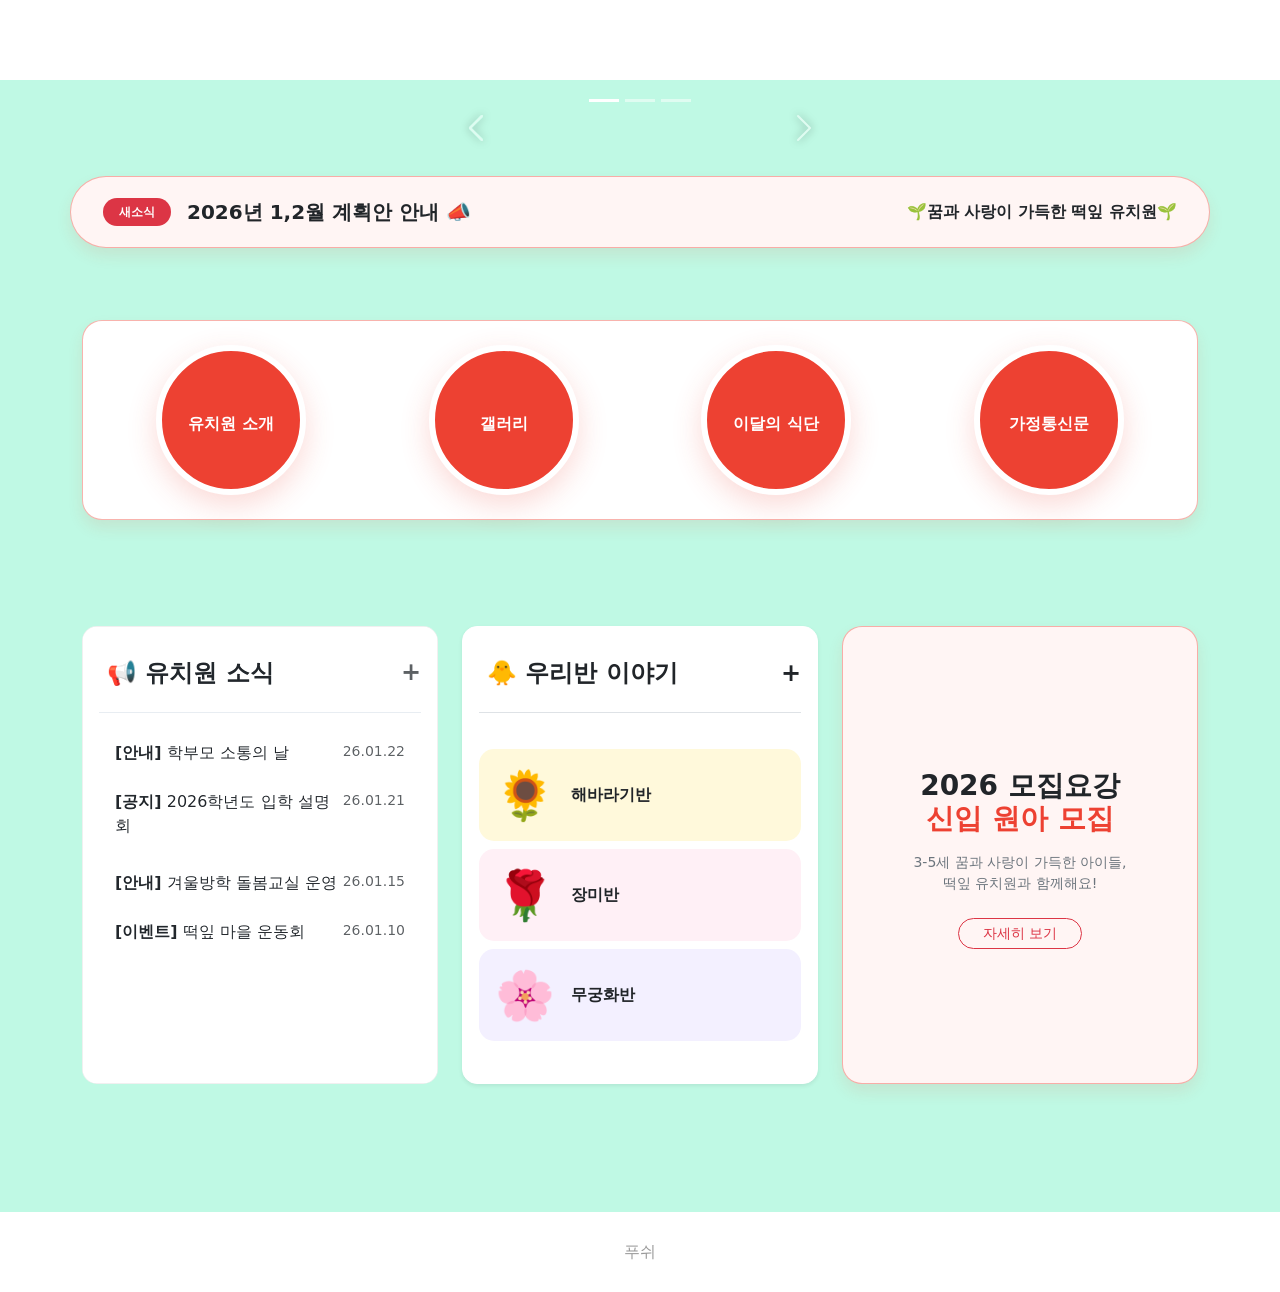
==== commit 76d450cb: "error test" ====
--- a/index.html
+++ b/index.html
@@ -229,7 +229,7 @@
 
 
 
-<footer style="height: 80px; background: white; display: flex; align-items: center; justify-content: center; color: #999;"></footer>
+<footer style="height: 80px; background: white; display: flex; align-items: center; justify-content: center; color: #999;">푸쉬</footer>
 
 
 
--- a/style.css
+++ b/style.css
@@ -1,40 +1,6 @@
 .main-body-section {
   background-color: #bff9e4;
   padding-bottom: 80px;
-}
-
-.top-menu {
-  box-shadow: 0 2px 4px rgba(0, 0, 0, 0.1);
-}
-
-.logo-area h5 {
-  font-size: 1.3rem;
-  color: #333;
-}
-
-.top-menu-right {
-  display: flex;
-  align-items: center;
-}
-
-.top-menu-right a:hover {
-  color: #f8a609 !important;
-  transition: color 0.3s ease;
-}
-
-.navbar-custom {
-  box-shadow: 0 2px 6px rgba(0, 0, 0, 0.1);
-}
-
-.nav-link-custom {
-  font-size: 1rem;
-  transition: opacity 0.3s ease;
-  position: relative;
-}
-
-.nav-link-custom:hover {
-  opacity: 0.8;
-  text-decoration: underline !important;
 }
 
 .carousel-item img {
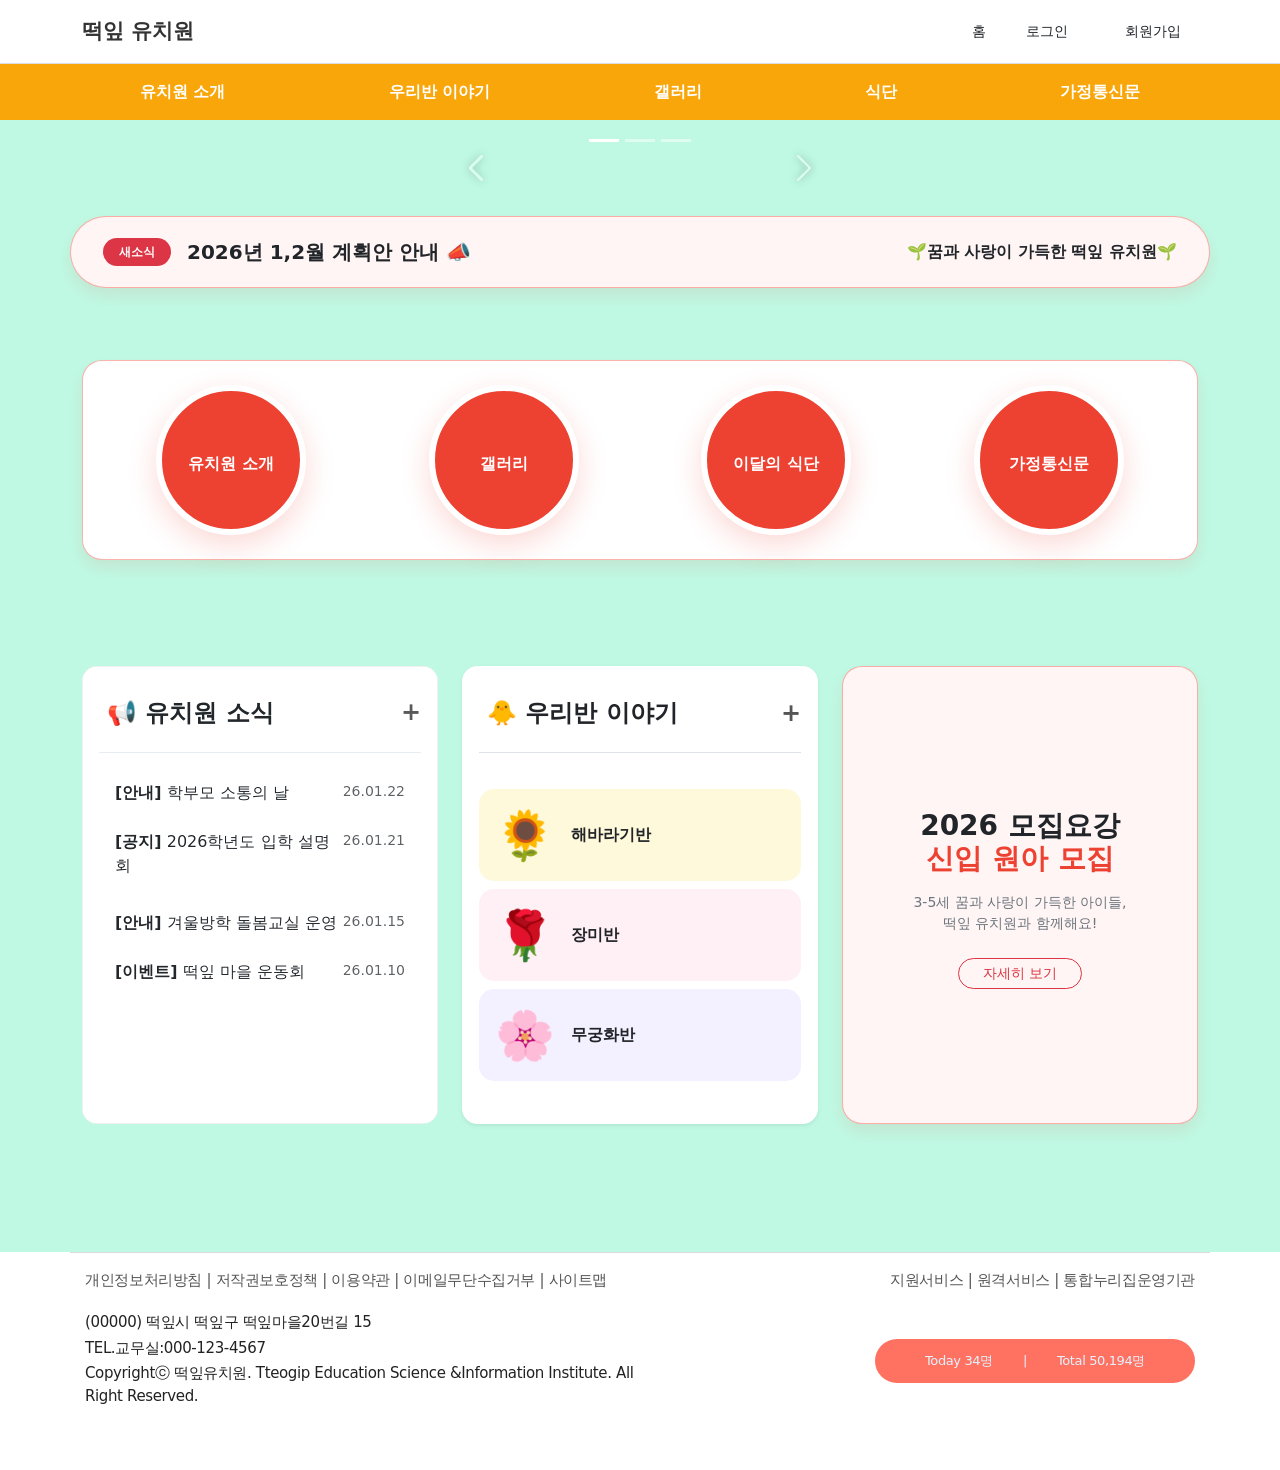
==== commit c7dcdcbf: "final test" ====
--- a/index.html
+++ b/index.html
@@ -1,18 +1,72 @@
-<!DOCTYPE html>
+<!doctype html>
 <html lang="en">
-<head>
-    <meta charset="UTF-8">
-    <meta name="viewport" content="width=device-width, initial-scale=1.0">
+  <head>
+    <meta charset="UTF-8" />
+    <meta name="viewport" content="width=device-width, initial-scale=1.0" />
     <title>Document</title>
     <link href="https://cdn.jsdelivr.net/npm/bootstrap@5.3.8/dist/css/bootstrap.min.css" rel="stylesheet" integrity="sha384-sRIl4kxILFvY47J16cr9ZwB07vP4J8+LH7qKQnuqkuIAvNWLzeN8tE5YBujZqJLB" crossorigin="anonymous">
     <link rel="stylesheet" href="style.css">
+    <link rel="stylesheet" href="footer.css">
     
 
 
 </head>
 <body>
 
-<nav style="height: 80px; background: white; display: flex; align-items: center; justify-content: center; color: #999;"></nav>
+    <header>
+      <!-- top-menu -->
+      <div class="top-menu bg-white py-3 border-bottom">
+        <div
+          class="container d-flex justify-content-between align-items-center"
+        >
+          <div class="logo-area">
+            <h5 class="mb-0 fw-bold">떡잎 유치원</h5>
+          </div>
+
+          <div
+            class="top-menu-right d-flex align-items-center"
+            style="gap: 2.5rem"
+          >
+            <a href="#" class="text-decoration-none text-dark small">홈</a>
+            <a href="#" class="text-decoration-none text-dark small">로그인</a>
+            <button class="btn btn-sm rounded-pill px-3">회원가입</button>
+          </div>
+        </div>
+      </div>
+
+      <!-- nav-bar -->
+      <nav class="navbar-custom" style="background-color: #f8a609">
+        <div class="container">
+          <div class="d-flex justify-content-around gap-5 py-3">
+            <a
+              href="#"
+              class="nav-link-custom text-white text-decoration-none fw-bold"
+              >유치원 소개</a
+            >
+            <a
+              href="#"
+              class="nav-link-custom text-white text-decoration-none fw-bold"
+              >우리반 이야기</a
+            >
+            <a
+              href="#"
+              class="nav-link-custom text-white text-decoration-none fw-bold"
+              >갤러리</a
+            >
+            <a
+              href="#"
+              class="nav-link-custom text-white text-decoration-none fw-bold"
+              >식단</a
+            >
+            <a
+              href="#"
+              class="nav-link-custom text-white text-decoration-none fw-bold"
+              >가정통신문</a
+            >
+          </div>
+        </div>
+      </nav>
+    </header>
 
 
 <main class="main-body-section pt-5">
@@ -96,7 +150,7 @@
 
 <div class="row justify-content-center g-4"> 
 <div class="col-6 col-md-3 d-flex justify-content-center">
-<a href="#intro" class="quick-btn-full d-flex flex-column align-items-center">
+<a href="#classStory.html" class="quick-btn-full d-flex flex-column align-items-center">
     <img src="https://cdn-icons-png.flaticon.com/256/158/158234.png" alt="" class="mb-2" style="width: 50px;">
     <span style="color: white !important;">유치원 소개</span>
 </a>
@@ -184,19 +238,19 @@
 </div>
 
 <div class="class-logo-menu flex-grow-1 d-flex flex-column justify-content-center py-2">
-<a href="#" class="btn-class-logo sunflower w-100 d-flex align-items-center p-3 mb-2 text-decoration-none">
+<a href="classStory.html" class="btn-class-logo sunflower w-100 d-flex align-items-center p-3 mb-2 text-decoration-none">
 <span class="logo-emoji">🌻</span>
 <div class="ms-3 text-start">
     <span class="d-block fw-bold text-dark">해바라기반</span>
 </div>
 </a>
-<a href="#" class="btn-class-logo rose w-100 d-flex align-items-center p-3 mb-2 text-decoration-none">
+<a href="classStory.html" class="btn-class-logo rose w-100 d-flex align-items-center p-3 mb-2 text-decoration-none">
 <span class="logo-emoji">🌹</span>
 <div class="ms-3 text-start">
     <span class="d-block fw-bold text-dark">장미반</span>
 </div>
 </a>
-<a href="#" class="btn-class-logo hibiscus w-100 d-flex align-items-center p-3 text-decoration-none">
+<a href="classStory.html" class="btn-class-logo hibiscus w-100 d-flex align-items-center p-3 text-decoration-none">
 <span class="logo-emoji">🌸</span>
 <div class="ms-3 text-start">
     <span class="d-block fw-bold text-dark">무궁화반</span>
@@ -227,9 +281,43 @@
 </section>
 </main>
 
-
-
-<footer style="height: 80px; background: white; display: flex; align-items: center; justify-content: center; color: #999;">푸쉬</footer>
+<footer class="container">
+<div class="footer-first-line">
+    <div class="footer-first-line-left col-md-6">
+        <a href="#">개인정보처리방침</a>
+        <span>|</span>
+        <a href="#">저작권보호정책</a>
+        <span>|</span>
+        <a href="#">이용약관</a>
+        <span>|</span>
+        <a href="#">이메일무단수집거부</a>
+        <span>|</span>
+        <a href="#">사이트맵</a>
+    </div>
+    <div class="footer-first-line-right">
+        <a href="#">지원서비스</a>
+        <span>|</span>
+        <a href="#">원격서비스</a>
+        <span>|</span>
+        <a href="#">통합누리집운영기관</a>
+    </div>
+</div>
+<div class="footer-second-line">
+    <div class="footer-second-line-left col-md-6">
+        <div>(00000) 떡잎시 떡잎구 떡잎마을20번길 15</div>
+        <div>TEL.교무실:000-123-4567</div>
+        <div>Copyrightⓒ 떡잎유치원. Tteogip Education Science &Information Institute. All Right Reserved.</div>
+    </div>
+    <div class="footer-second-line-right">
+        <div>Today 34명</div>
+        <span>|</span>
+        <div>Total 50,194명</div>
+    </div>
+
+</div>
+</footer>
+
+
 
 
 
@@ -237,4 +325,4 @@
 
 <script src="https://cdn.jsdelivr.net/npm/bootstrap@5.3.8/dist/js/bootstrap.bundle.min.js" integrity="sha384-FKyoEForCGlyvwx9Hj09JcYn3nv7wiPVlz7YYwJrWVcXK/BmnVDxM+D2scQbITxI" crossorigin="anonymous"></script>
 </body>
-</html>+</html>
--- a/style.css
+++ b/style.css
@@ -1,6 +1,40 @@
 .main-body-section {
-  background-color: #bff9e4;
+  background-color:#bff9e4;
   padding-bottom: 80px;
+}
+
+.top-menu {
+  box-shadow: 0 2px 4px rgba(0, 0, 0, 0.1);
+}
+
+.logo-area h5 {
+  font-size: 1.3rem;
+  color: #333;
+}
+
+.top-menu-right {
+  display: flex;
+  align-items: center;
+}
+
+.top-menu-right a:hover {
+  color: #f8a609 !important;
+  transition: color 0.3s ease;
+}
+
+.navbar-custom {
+  box-shadow: 0 2px 6px rgba(0, 0, 0, 0.1);
+}
+
+.nav-link-custom {
+  font-size: 1rem;
+  transition: opacity 0.3s ease;
+  position: relative;
+}
+
+.nav-link-custom:hover {
+  opacity: 0.8;
+  text-decoration: underline !important;
 }
 
 .carousel-item img {
@@ -74,60 +108,47 @@
   border-bottom: 1px dashed white;
   display: flex;
 }
-.news-list li span {
-  color: #999;
-  margin-right: 15px;
-  font-size: 0.85rem;
+.news-list li span { color: #999; margin-right: 15px; font-size: 0.85rem; }
+
+.btn-class-logo {
+    text-decoration: none; 
+    border-radius: 15px;    
+    margin-bottom: 10px;   
+    transition: all 0.3s ease; 
+    display: flex;         
+    align-items: center;
 }
 
-.btn-class-logo {
-  text-decoration: none;
-  border-radius: 15px;
-  margin-bottom: 10px;
-  transition: all 0.3s ease;
-  display: flex;
-  align-items: center;
+
+.btn-class-logo.sunflower { background-color: #fff9db; }
+.btn-class-logo.rose      { background-color: #fff0f6; }
+.btn-class-logo.hibiscus  { background-color: #f3f0ff; }
+
+
+.btn-class-logo:hover {
+    transform: scale(1.03); 
+    box-shadow: 0 4px 10px rgba(0,0,0,0.05); 
 }
 
-.btn-class-logo.sunflower {
-  background-color: #fff9db;
-}
-.btn-class-logo.rose {
-  background-color: #fff0f6;
-}
-.btn-class-logo.hibiscus {
-  background-color: #f3f0ff;
-}
+.btn-class-logo.sunflower:hover { background-color: #ffec99 !important; }
+.btn-class-logo.rose:hover      { background-color: #ffdeeb !important; }
+.btn-class-logo.hibiscus:hover  { background-color: #e5dbff !important; }
 
-.btn-class-logo:hover {
-  transform: scale(1.03);
-  box-shadow: 0 4px 10px rgba(0, 0, 0, 0.05);
-}
-
-.btn-class-logo.sunflower:hover {
-  background-color: #ffec99 !important;
-}
-.btn-class-logo.rose:hover {
-  background-color: #ffdeeb !important;
-}
-.btn-class-logo.hibiscus:hover {
-  background-color: #e5dbff !important;
-}
 
 .logo-emoji {
-  font-size: 3rem;
-  width: 60px;
-  height: 60px;
-  display: flex;
-  align-items: center;
-  justify-content: center;
-  transition: transform 0.3s ease;
+    font-size: 3rem;
+    width: 60px; height: 60px; 
+    display: flex; 
+    align-items: center; 
+    justify-content: center;
+    transition: transform 0.3s ease;
 }
 
 .btn-class-logo:hover .logo-emoji {
-  transform: scale(1.2);
-  display: inline-block;
+    transform: scale(1.2); 
+    display: inline-block;
 }
+
 
 .recruit-card {
   background-color: white;
--- a/footer.css
+++ b/footer.css
@@ -0,0 +1,80 @@
+footer {
+    padding: 1rem 0 2.5rem;
+    color: #222;
+    background: #fff;
+    border-top: 1px solid #dbdadf;
+    font-weight: 500;
+}
+.footer-first-line {
+    display: flex;
+    justify-content: space-between;
+    font-size: 15px;
+    padding: 0 3px;
+    letter-spacing: -0.025em;
+    margin-bottom: 20px;
+}
+.footer-first-line a, span {
+    text-decoration: none;
+    color: #555555;
+}
+.footer-first-line a:hover {
+    text-decoration: underline;
+}
+.footer-second-line {
+    display: flex;
+    justify-content: space-between;
+    align-items: center;
+    font-size: 15px;
+    padding: 0 3px;
+    letter-spacing: -0.025em;
+    margin-bottom: 20px;
+}
+.footer-second-line-left div {
+    margin-bottom: 3px;
+}
+.footer-second-line-right {
+    display: flex;
+    justify-content: center;
+    align-items: center;
+    background-color: #FF7261;
+    border-radius: 100px;
+    padding: 12px 50px;
+}
+.footer-second-line-right div, .footer-second-line-right span {
+    color: #e4f2ff;
+    font-weight: 400;
+    font-size: 13px;
+}
+.footer-second-line-right span {
+    padding: 0 30px;
+}
+
+
+
+
+
+
+
+
+
+
+
+
+
+@media screen and (max-width:48rem) {
+    .footer-first-line {
+        display: flex;
+        flex-direction: column;
+        margin-bottom: 20px;
+    }
+    .footer-first-line-left {
+        margin-bottom: 20px;
+    }
+    .footer-second-line {
+        display: flex;
+        flex-direction: column;
+    }
+    .footer-second-line-left {
+        margin-bottom: 20px;
+    }
+}
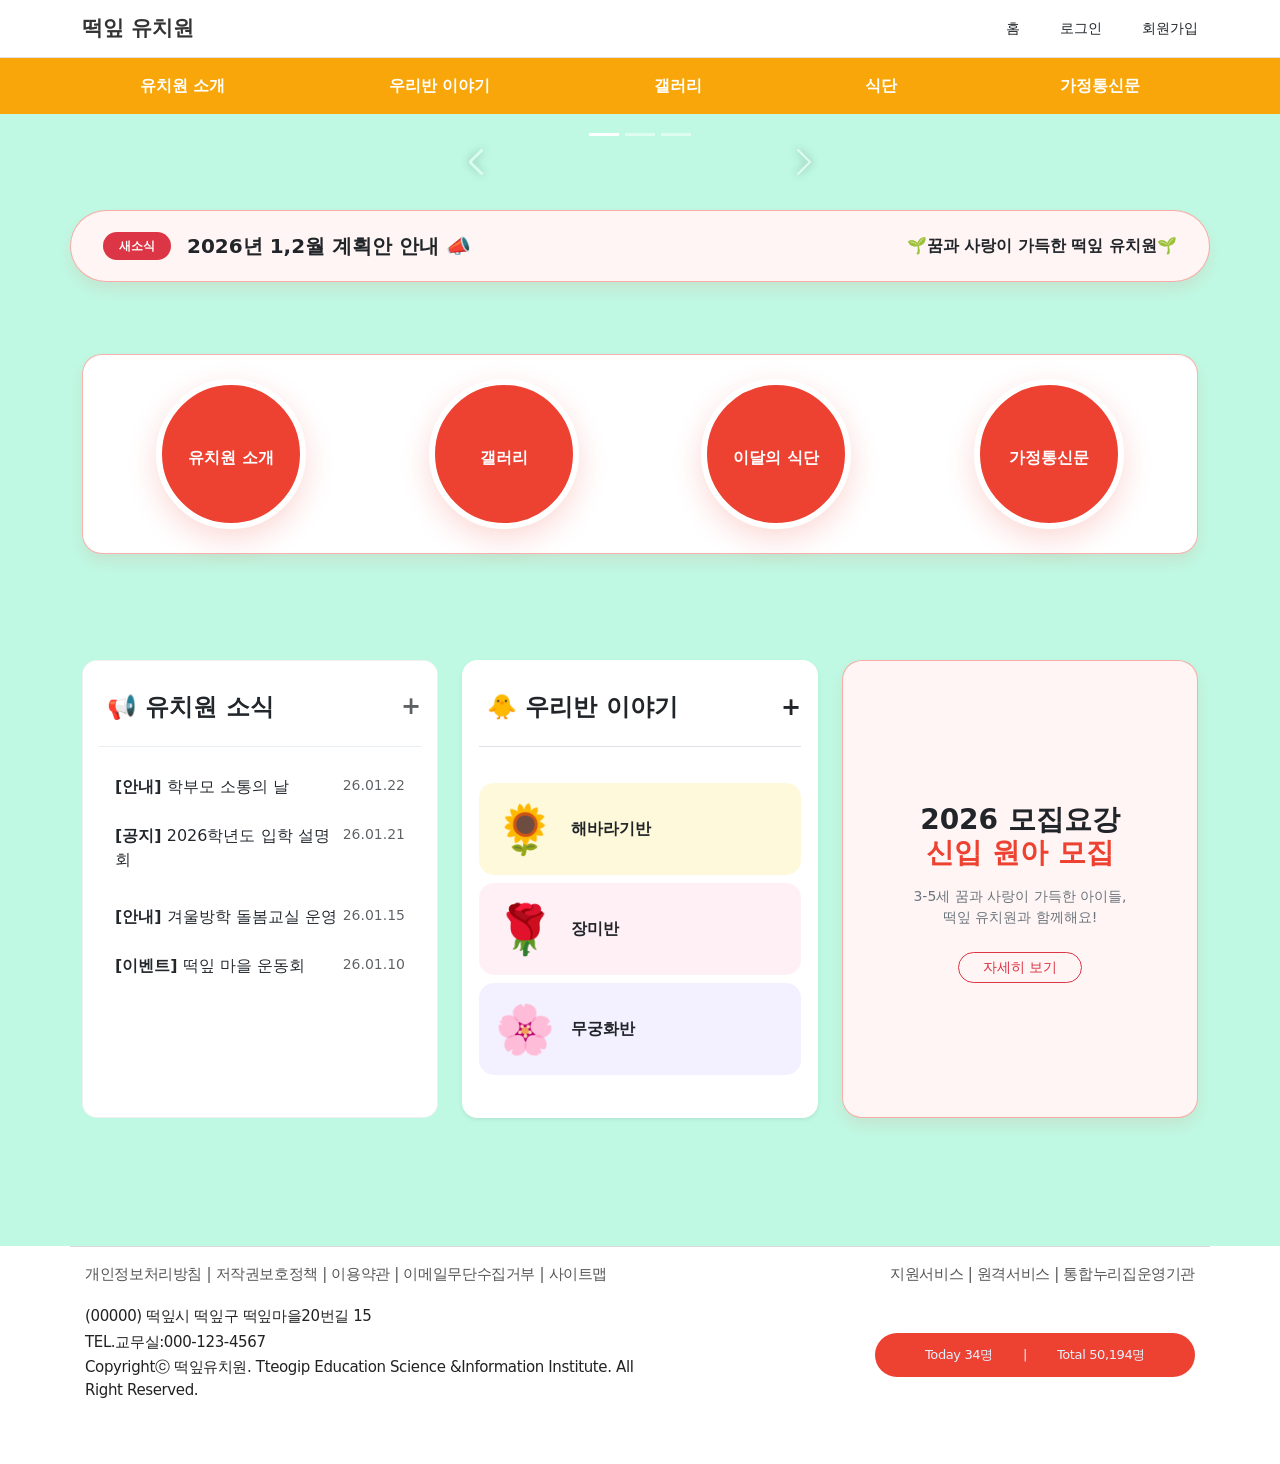
==== commit ee189781: "Merge branch 'develop' into 9-feature-d" ====
--- a/index.html
+++ b/index.html
@@ -6,7 +6,9 @@
     <title>Document</title>
     <link href="https://cdn.jsdelivr.net/npm/bootstrap@5.3.8/dist/css/bootstrap.min.css" rel="stylesheet" integrity="sha384-sRIl4kxILFvY47J16cr9ZwB07vP4J8+LH7qKQnuqkuIAvNWLzeN8tE5YBujZqJLB" crossorigin="anonymous">
     <link rel="stylesheet" href="style.css">
+    <link rel="stylesheet" href="header.css">
     <link rel="stylesheet" href="footer.css">
+    <link rel="stylesheet" href="cursor.css">
     
 
 
@@ -20,46 +22,52 @@
           class="container d-flex justify-content-between align-items-center"
         >
           <div class="logo-area">
-            <h5 class="mb-0 fw-bold">떡잎 유치원</h5>
+            <a href="/" class="text-decoration-none text-dark">
+              <h5 class="mb-0 fw-bold">떡잎 유치원</h5>
+            </a>
           </div>
 
           <div
             class="top-menu-right d-flex align-items-center"
             style="gap: 2.5rem"
           >
-            <a href="#" class="text-decoration-none text-dark small">홈</a>
-            <a href="#" class="text-decoration-none text-dark small">로그인</a>
-            <button class="btn btn-sm rounded-pill px-3">회원가입</button>
+            <a href="/" class="text-decoration-none text-dark small">홈</a>
+            <a href="login.html" class="text-decoration-none text-dark small"
+              >로그인</a
+            >
+            <a href="signup.html" class="text-decoration-none text-dark small"
+              >회원가입</a
+            >
           </div>
         </div>
       </div>
 
       <!-- nav-bar -->
-      <nav class="navbar-custom" style="background-color: #f8a609">
+      <nav class="navbar-custom">
         <div class="container">
           <div class="d-flex justify-content-around gap-5 py-3">
             <a
-              href="#"
+              href="info.html"
               class="nav-link-custom text-white text-decoration-none fw-bold"
               >유치원 소개</a
             >
             <a
-              href="#"
+              href="classStory.html"
               class="nav-link-custom text-white text-decoration-none fw-bold"
               >우리반 이야기</a
             >
             <a
-              href="#"
+              href="gallery.html"
               class="nav-link-custom text-white text-decoration-none fw-bold"
               >갤러리</a
             >
             <a
-              href="#"
+              href="food.html"
               class="nav-link-custom text-white text-decoration-none fw-bold"
               >식단</a
             >
             <a
-              href="#"
+              href="notice.html"
               class="nav-link-custom text-white text-decoration-none fw-bold"
               >가정통신문</a
             >
--- a/style.css
+++ b/style.css
@@ -1,40 +1,6 @@
 .main-body-section {
-  background-color:#bff9e4;
+  background-color: #bff9e4;
   padding-bottom: 80px;
-}
-
-.top-menu {
-  box-shadow: 0 2px 4px rgba(0, 0, 0, 0.1);
-}
-
-.logo-area h5 {
-  font-size: 1.3rem;
-  color: #333;
-}
-
-.top-menu-right {
-  display: flex;
-  align-items: center;
-}
-
-.top-menu-right a:hover {
-  color: #f8a609 !important;
-  transition: color 0.3s ease;
-}
-
-.navbar-custom {
-  box-shadow: 0 2px 6px rgba(0, 0, 0, 0.1);
-}
-
-.nav-link-custom {
-  font-size: 1rem;
-  transition: opacity 0.3s ease;
-  position: relative;
-}
-
-.nav-link-custom:hover {
-  opacity: 0.8;
-  text-decoration: underline !important;
 }
 
 .carousel-item img {
@@ -108,47 +74,60 @@
   border-bottom: 1px dashed white;
   display: flex;
 }
-.news-list li span { color: #999; margin-right: 15px; font-size: 0.85rem; }
+.news-list li span {
+  color: #999;
+  margin-right: 15px;
+  font-size: 0.85rem;
+}
 
 .btn-class-logo {
-    text-decoration: none; 
-    border-radius: 15px;    
-    margin-bottom: 10px;   
-    transition: all 0.3s ease; 
-    display: flex;         
-    align-items: center;
+  text-decoration: none;
+  border-radius: 15px;
+  margin-bottom: 10px;
+  transition: all 0.3s ease;
+  display: flex;
+  align-items: center;
 }
 
-
-.btn-class-logo.sunflower { background-color: #fff9db; }
-.btn-class-logo.rose      { background-color: #fff0f6; }
-.btn-class-logo.hibiscus  { background-color: #f3f0ff; }
-
+.btn-class-logo.sunflower {
+  background-color: #fff9db;
+}
+.btn-class-logo.rose {
+  background-color: #fff0f6;
+}
+.btn-class-logo.hibiscus {
+  background-color: #f3f0ff;
+}
 
 .btn-class-logo:hover {
-    transform: scale(1.03); 
-    box-shadow: 0 4px 10px rgba(0,0,0,0.05); 
+  transform: scale(1.03);
+  box-shadow: 0 4px 10px rgba(0, 0, 0, 0.05);
 }
 
-.btn-class-logo.sunflower:hover { background-color: #ffec99 !important; }
-.btn-class-logo.rose:hover      { background-color: #ffdeeb !important; }
-.btn-class-logo.hibiscus:hover  { background-color: #e5dbff !important; }
-
+.btn-class-logo.sunflower:hover {
+  background-color: #ffec99 !important;
+}
+.btn-class-logo.rose:hover {
+  background-color: #ffdeeb !important;
+}
+.btn-class-logo.hibiscus:hover {
+  background-color: #e5dbff !important;
+}
 
 .logo-emoji {
-    font-size: 3rem;
-    width: 60px; height: 60px; 
-    display: flex; 
-    align-items: center; 
-    justify-content: center;
-    transition: transform 0.3s ease;
+  font-size: 3rem;
+  width: 60px;
+  height: 60px;
+  display: flex;
+  align-items: center;
+  justify-content: center;
+  transition: transform 0.3s ease;
 }
 
 .btn-class-logo:hover .logo-emoji {
-    transform: scale(1.2); 
-    display: inline-block;
+  transform: scale(1.2);
+  display: inline-block;
 }
-
 
 .recruit-card {
   background-color: white;
--- a/header.css
+++ b/header.css
@@ -0,0 +1,34 @@
+.logo-area h5 {
+  font-size: 1.3rem;
+  color: #333;
+}
+
+.logo-img {
+  height: 1.3125rem;
+  object-fit: contain;
+}
+
+.top-menu-right {
+  display: flex;
+  align-items: center;
+}
+
+.top-menu-right a:hover {
+  color: #f8a609 !important;
+  transition: color 0.3s ease;
+}
+
+.navbar-custom {
+  background-color: #f8a609;
+}
+
+.nav-link-custom {
+  font-size: 1rem;
+  transition: all 0.3s ease;
+  position: relative;
+  text-decoration: none;
+}
+
+.nav-link-custom:hover {
+  color: #51cc64 !important;
+}
--- a/footer.css
+++ b/footer.css
@@ -1,80 +1,69 @@
 footer {
-    padding: 1rem 0 2.5rem;
-    color: #222;
-    background: #fff;
-    border-top: 1px solid #dbdadf;
-    font-weight: 500;
+  padding: 1rem 0 2.5rem;
+  color: #222;
+  background: #fff;
+  border-top: 1px solid #dbdadf;
+  font-weight: 500;
 }
 .footer-first-line {
-    display: flex;
-    justify-content: space-between;
-    font-size: 15px;
-    padding: 0 3px;
-    letter-spacing: -0.025em;
-    margin-bottom: 20px;
+  display: flex;
+  justify-content: space-between;
+  font-size: 15px;
+  padding: 0 3px;
+  letter-spacing: -0.025em;
+  margin-bottom: 20px;
 }
-.footer-first-line a, span {
+.footer-first-line a, .footer-first-line span {
     text-decoration: none;
     color: #555555;
 }
 .footer-first-line a:hover {
-    text-decoration: underline;
+  text-decoration: underline;
 }
 .footer-second-line {
-    display: flex;
-    justify-content: space-between;
-    align-items: center;
-    font-size: 15px;
-    padding: 0 3px;
-    letter-spacing: -0.025em;
-    margin-bottom: 20px;
+  display: flex;
+  justify-content: space-between;
+  align-items: center;
+  font-size: 15px;
+  padding: 0 3px;
+  letter-spacing: -0.025em;
+  margin-bottom: 20px;
 }
 .footer-second-line-left div {
-    margin-bottom: 3px;
+  margin-bottom: 3px;
 }
 .footer-second-line-right {
-    display: flex;
-    justify-content: center;
-    align-items: center;
-    background-color: #FF7261;
-    border-radius: 100px;
-    padding: 12px 50px;
+  display: flex;
+  justify-content: center;
+  align-items: center;
+  background-color: #ed4132;
+  border-radius: 100px;
+  padding: 12px 50px;
 }
-.footer-second-line-right div, .footer-second-line-right span {
-    color: #e4f2ff;
-    font-weight: 400;
-    font-size: 13px;
+.footer-second-line-right div,
+.footer-second-line-right span {
+  color: #e4f2ff;
+  font-weight: 400;
+  font-size: 13px;
 }
 .footer-second-line-right span {
-    padding: 0 30px;
+  padding: 0 30px;
 }
 
-
-
-
-
-
-
-
-
-
-
-
-
-@media screen and (max-width:48rem) {
-    .footer-first-line {
-        display: flex;
-        flex-direction: column;
-        margin-bottom: 20px;
-    }
-    .footer-first-line-left {
-        margin-bottom: 20px;
-    }
-    .footer-second-line {
-        display: flex;
-        flex-direction: column;
-    }
-    .footer-second-line-left {
-        margin-bottom: 20px;
-    }
-}+@media screen and (max-width: 48rem) {
+  .footer-first-line {
+    display: flex;
+    flex-direction: column;
+    margin-bottom: 20px;
+  }
+  .footer-first-line-left {
+    margin-bottom: 20px;
+  }
+  .footer-second-line {
+    display: flex;
+    flex-direction: column;
+  }
+  .footer-second-line-left {
+    margin-bottom: 20px;
+  }
+}
--- a/cursor.css
+++ b/cursor.css
@@ -0,0 +1,8 @@
+body {
+  cursor: url("./images/shinchan-50.png"), auto;
+}
+
+a:hover,
+button:hover {
+  cursor: url("./images/shinchan-hover-50.png"), auto;
+}
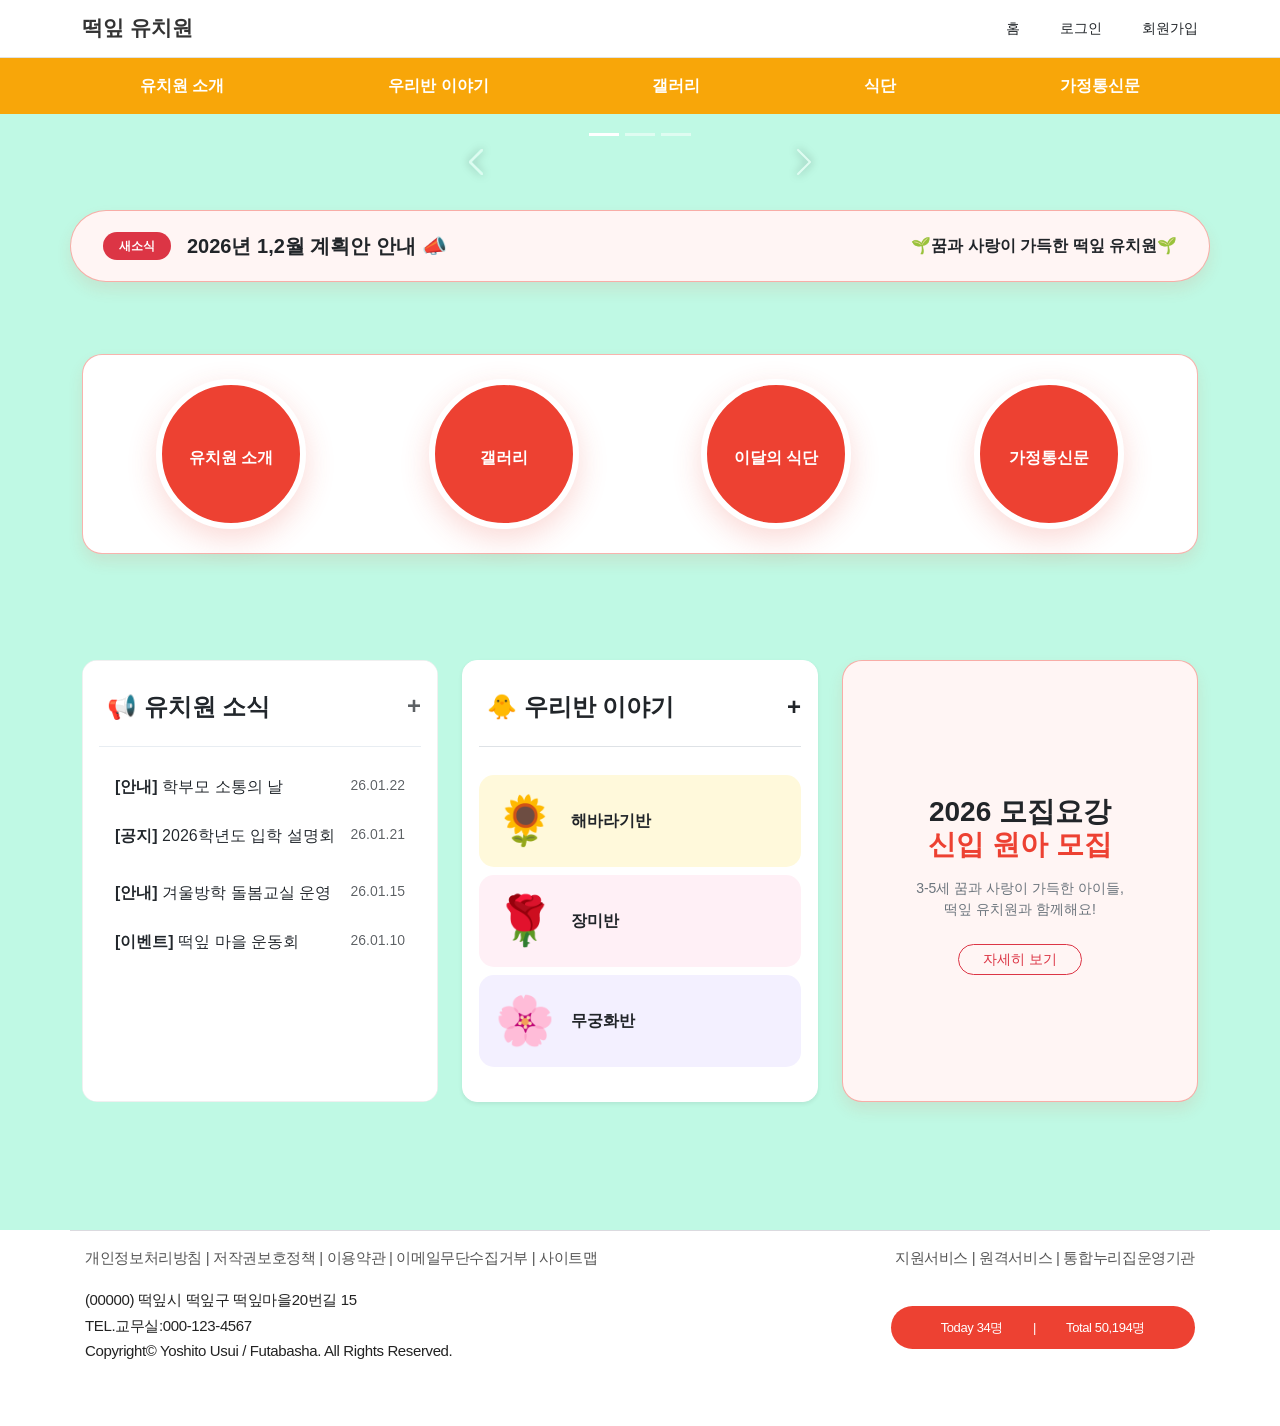
==== commit 23072c9d: "final final" ====
--- a/index.html
+++ b/index.html
@@ -62,7 +62,7 @@
               >갤러리</a
             >
             <a
-              href="food.html"
+              href="meal.html"
               class="nav-link-custom text-white text-decoration-none fw-bold"
               >식단</a
             >
@@ -158,21 +158,21 @@
 
 <div class="row justify-content-center g-4"> 
 <div class="col-6 col-md-3 d-flex justify-content-center">
-<a href="#classStory.html" class="quick-btn-full d-flex flex-column align-items-center">
+<a href="classStory.html" class="quick-btn-full d-flex flex-column align-items-center">
     <img src="https://cdn-icons-png.flaticon.com/256/158/158234.png" alt="" class="mb-2" style="width: 50px;">
     <span style="color: white !important;">유치원 소개</span>
 </a>
 </div>
 
 <div class="col-6 col-md-3 d-flex justify-content-center">
-<a href="#gallery" class="quick-btn-full d-flex flex-column align-items-center">
+<a href="gallery.html" class="quick-btn-full d-flex flex-column align-items-center">
     <img src="https://cdn-icons-png.flaticon.com/512/3460/3460797.png" alt="" class="mb-2" style="width: 50px;">
     <span style="color: white !important;">갤러리</span>
 </a>
 </div>
 
 <div class="col-6 col-md-3 d-flex justify-content-center">
-<a href="#food" class="quick-btn-full d-flex flex-column align-items-center">
+<a href="meal.html" class="quick-btn-full d-flex flex-column align-items-center">
     <img src="https://static.thenounproject.com/png/3480793-200.png" alt="" class="mb-2" style="width: 50px;">
     <span style="color: white !important;">이달의 식단</span>
 </a>
@@ -314,7 +314,7 @@
     <div class="footer-second-line-left col-md-6">
         <div>(00000) 떡잎시 떡잎구 떡잎마을20번길 15</div>
         <div>TEL.교무실:000-123-4567</div>
-        <div>Copyrightⓒ 떡잎유치원. Tteogip Education Science &Information Institute. All Right Reserved.</div>
+        <div>Copyright© Yoshito Usui / Futabasha. All Rights Reserved.</div>
     </div>
     <div class="footer-second-line-right">
         <div>Today 34명</div>
--- a/style.css
+++ b/style.css
@@ -1,3 +1,6 @@
+body {
+  font-family: sans-serif;
+}
 .main-body-section {
   background-color: #bff9e4;
   padding-bottom: 80px;
--- a/footer.css
+++ b/footer.css
@@ -42,7 +42,7 @@
 }
 .footer-second-line-right div,
 .footer-second-line-right span {
-  color: #e4f2ff;
+  color: white;
   font-weight: 400;
   font-size: 13px;
 }
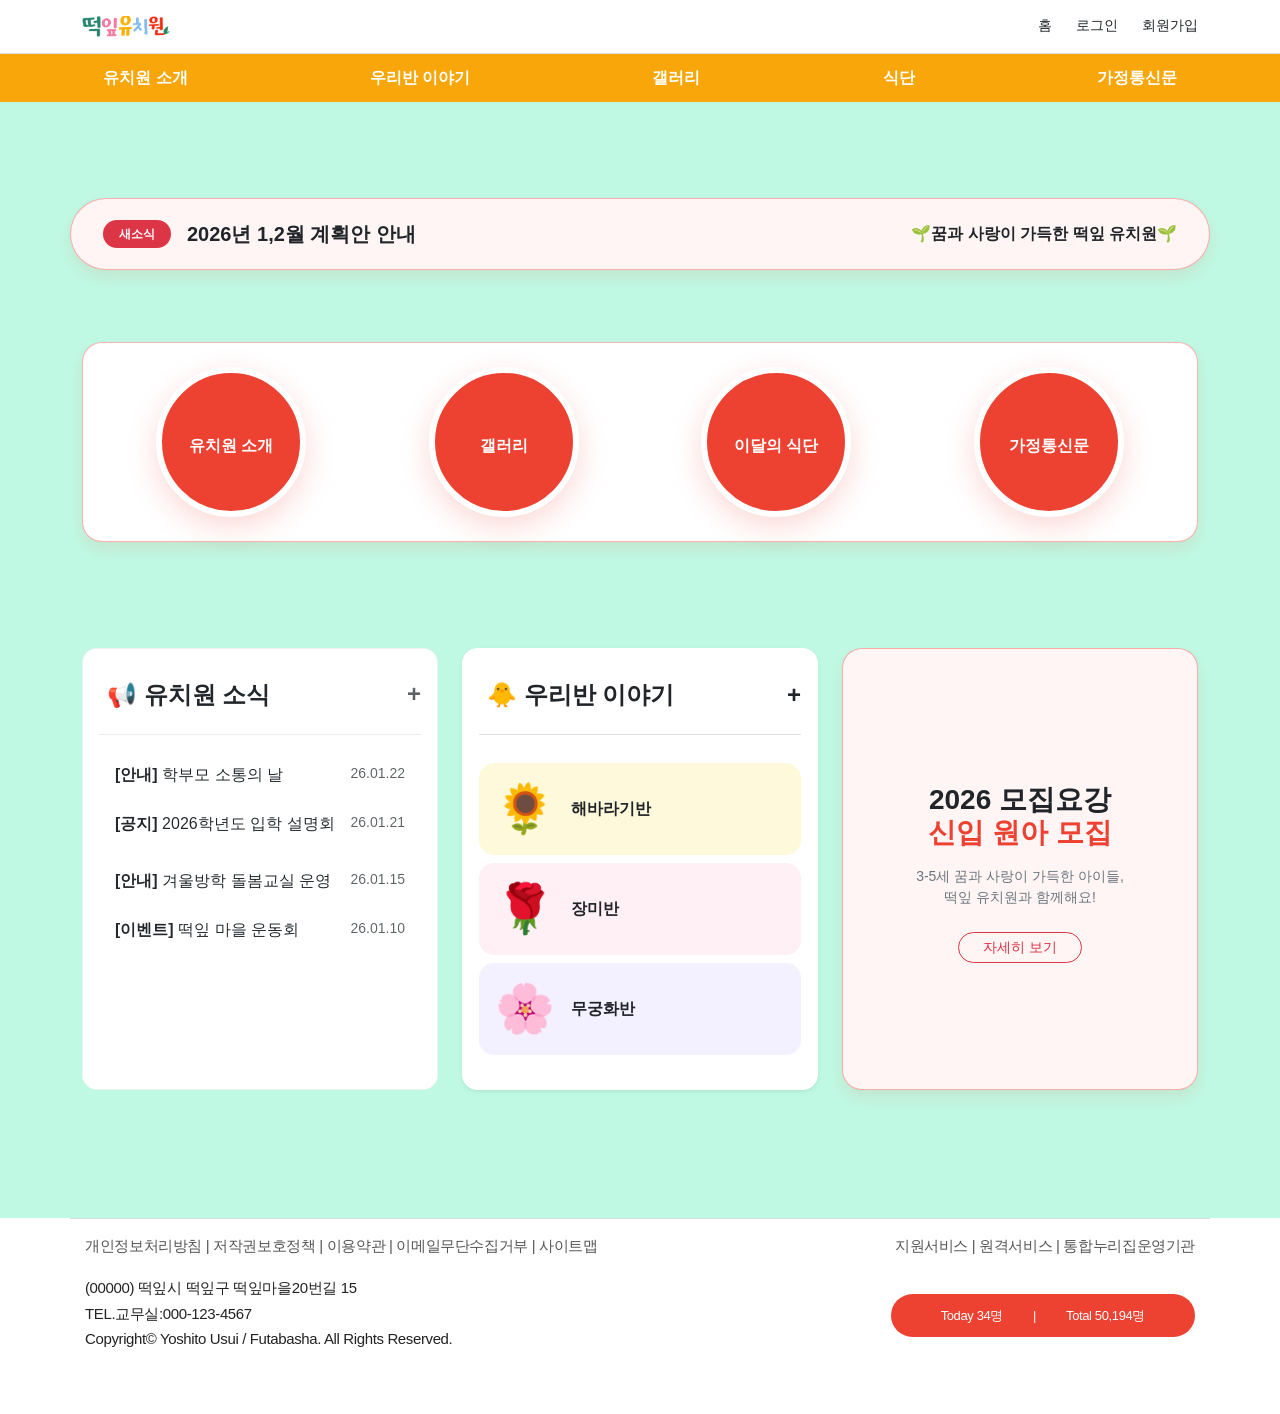
==== commit 0d66f658: "Merge pull request #25 from chaeseohae/feature-c Feature c" ====
--- a/index.html
+++ b/index.html
@@ -4,32 +4,53 @@
     <meta charset="UTF-8" />
     <meta name="viewport" content="width=device-width, initial-scale=1.0" />
     <title>Document</title>
-    <link href="https://cdn.jsdelivr.net/npm/bootstrap@5.3.8/dist/css/bootstrap.min.css" rel="stylesheet" integrity="sha384-sRIl4kxILFvY47J16cr9ZwB07vP4J8+LH7qKQnuqkuIAvNWLzeN8tE5YBujZqJLB" crossorigin="anonymous">
-    <link rel="stylesheet" href="style.css">
-    <link rel="stylesheet" href="header.css">
-    <link rel="stylesheet" href="footer.css">
-    <link rel="stylesheet" href="cursor.css">
-    
-
-
-</head>
-<body>
-
+    <link
+      href="https://cdn.jsdelivr.net/npm/bootstrap@5.3.8/dist/css/bootstrap.min.css"
+      rel="stylesheet"
+      integrity="sha384-sRIl4kxILFvY47J16cr9ZwB07vP4J8+LH7qKQnuqkuIAvNWLzeN8tE5YBujZqJLB"
+      crossorigin="anonymous"
+    />
+    <link rel="stylesheet" href="style.css" />
+    <link rel="stylesheet" href="header.css" />
+    <link rel="stylesheet" href="footer.css" />
+    <link rel="stylesheet" href="cursor.css" />
+  </head>
+  <body>
     <header>
       <!-- top-menu -->
       <div class="top-menu bg-white py-3 border-bottom">
         <div
           class="container d-flex justify-content-between align-items-center"
         >
-          <div class="logo-area">
-            <a href="/" class="text-decoration-none text-dark">
-              <h5 class="mb-0 fw-bold">떡잎 유치원</h5>
+          <div
+            class="logo-area d-flex align-items-center justify-content-between w-100"
+          >
+            <a
+              href="/"
+              class="text-decoration-none text-dark d-flex align-items-center"
+            >
+              <img
+                src="/images/logo.png"
+                alt="떡잎 유치원 로고"
+                class="logo-img me-2"
+              />
             </a>
+            <button
+              class="navbar-toggler d-lg-none ms-auto"
+              type="button"
+              data-bs-toggle="collapse"
+              data-bs-target="#navbarCollapse"
+              aria-controls="navbarCollapse"
+              aria-expanded="false"
+              aria-label="Toggle navigation"
+            >
+              <span class="navbar-toggler-icon"></span>
+            </button>
           </div>
 
           <div
-            class="top-menu-right d-flex align-items-center"
-            style="gap: 2.5rem"
+            class="top-menu-right d-none d-lg-flex align-items-center"
+            style="gap: 1.5rem; margin-left: auto"
           >
             <a href="/" class="text-decoration-none text-dark small">홈</a>
             <a href="login.html" class="text-decoration-none text-dark small"
@@ -44,293 +65,482 @@
 
       <!-- nav-bar -->
       <nav class="navbar-custom">
-        <div class="container">
-          <div class="d-flex justify-content-around gap-5 py-3">
-            <a
-              href="info.html"
-              class="nav-link-custom text-white text-decoration-none fw-bold"
-              >유치원 소개</a
-            >
-            <a
-              href="classStory.html"
-              class="nav-link-custom text-white text-decoration-none fw-bold"
-              >우리반 이야기</a
-            >
-            <a
-              href="gallery.html"
-              class="nav-link-custom text-white text-decoration-none fw-bold"
-              >갤러리</a
-            >
-            <a
-              href="meal.html"
-              class="nav-link-custom text-white text-decoration-none fw-bold"
-              >식단</a
-            >
-            <a
-              href="notice.html"
-              class="nav-link-custom text-white text-decoration-none fw-bold"
-              >가정통신문</a
-            >
+        <div class="container-fluid">
+          <div class="collapse navbar-collapse" id="navbarCollapse">
+            <div
+              class="navbar-nav w-100 d-lg-flex justify-content-around gap-5 py-3"
+            >
+              <a
+                href="info.html"
+                class="nav-link-custom text-white text-decoration-none fw-bold"
+                >유치원 소개</a
+              >
+              <a
+                href="classStory.html"
+                class="nav-link-custom text-white text-decoration-none fw-bold"
+                >우리반 이야기</a
+              >
+              <a
+                href="gallery.html"
+                class="nav-link-custom text-white text-decoration-none fw-bold"
+                >갤러리</a
+              >
+              <a
+                href="meal.html"
+                class="nav-link-custom text-white text-decoration-none fw-bold"
+                >식단</a
+              >
+              <a
+                href="notice.html"
+                class="nav-link-custom text-white text-decoration-none fw-bold"
+                >가정통신문</a
+              >
+            </div>
           </div>
         </div>
       </nav>
     </header>
 
-
-<main class="main-body-section pt-5">
-
-<div id="carouselExampleIndicators" class="carousel slide mb-5" data-bs-ride="carousel">
-    
-  <div class="carousel-indicators">
-    <button type="button" data-bs-target="#carouselExampleIndicators" data-bs-slide-to="0" class="active" aria-current="true" aria-label="Slide 1"></button>
-    <button type="button" data-bs-target="#carouselExampleIndicators" data-bs-slide-to="1" aria-label="Slide 2"></button>
-    <button type="button" data-bs-target="#carouselExampleIndicators" data-bs-slide-to="2" aria-label="Slide 3"></button>
-  </div>
-  <div class="carousel-inner">
-    <div class="carousel-item active">
-      <img src="https://mblogthumb-phinf.pstatic.net/MjAxODA2MTlfMTg2/MDAxNTI5MzkyMjgwNjM4.qTqkeds30ga6aQIp5VbDIQV_NSraiV_qr-lnw7GOaUog.cZI4zXW9axJndqTNheFo-rt3fp02k5DihhMMiOuPZYsg.PNG.sinnam88/%EC%A7%B1%EA%B5%AC_%EB%B0%B0%EA%B2%BD%ED%99%94%EB%A9%B4_%EA%B3%A0%ED%99%94%EC%A7%88_%2819%29.png?type=w800" class="d-block mx-auto " alt=""
-      style="max-height: 55vh; width: auto; margin: 0 auto; 
-              border-radius: 40px; 
-              box-shadow: 0 10px 20px rgba(0,0,0,0.15); 
-              object-fit: contain;">
-      
-    </div>
-    <div class="carousel-item">
-      <img src="https://mblogthumb-phinf.pstatic.net/MjAxODEwMDNfMjYy/MDAxNTM4NTQ4MjQyMTgz.nAkGn703bejbqgtnTJGJdf1Gg7guyvP_CK_ZR4-KjBMg.tCUsrp05ehWUzmGpb44W-F2gGahI8bMkZYF8bPEiCSIg.PNG.siopang/17_1.png?type=w800" class="d-block mx-auto" alt="..."
-      style="max-height: 55vh; width: auto; margin: 0 auto; 
-              border-radius: 40px; 
-              box-shadow: 0 10px 20px rgba(0,0,0,0.15); 
-              object-fit: contain;">
-    </div>
-    <div class="carousel-item">
-      <img src="https://mblogthumb-phinf.pstatic.net/MjAxODEwMDNfMTk2/MDAxNTM4NTQ4MjM5NTE4.PS-d8lngIx0AsoNc2p2abVfs01GioPtDhZiRF0k3ivwg.Jt2uqVAljDKqRLpU92RcgxEFOnZ5HFoV40lmx2DFYVUg.PNG.siopang/14_2.png?type=w800" class="d-block mx-auto" alt="..."
-      style="max-height: 55vh; width: auto; margin: 0 auto; 
-              border-radius: 40px; 
-              box-shadow: 0 10px 20px rgba(0,0,0,0.15);
-              object-fit: contain;">
-</div>
-</div>
-
-  <button class="carousel-control-prev" type="button" data-bs-target="#carouselExampleIndicators" data-bs-slide="prev">
-    <span class="carousel-control-prev-icon" aria-hidden="true" 
-          style="filter: drop-shadow(0 0 5px rgba(0,0,0,0.8)) brightness(2); opacity: 1; position: relative; left: 380px;"></span>
-</button>
-
-<button class="carousel-control-next" type="button" data-bs-target="#carouselExampleIndicators" data-bs-slide="next">
-    <span class="carousel-control-next-icon" aria-hidden="true" 
-          style="filter: drop-shadow(0 0 5px rgba(0,0,0,0.8)) opacity(2); opacity: 1; position: relative; right: 380px;"></span>
-</button>
-
-</div>
-
-
-<div class="container text-center shadow-sm my-4" style="background: #fff5f4 !important; 
-              border-radius: 50px;
-              border: 1.5px solid rgba(237, 65, 50, 0.4) !important; 
-              box-shadow: 0 8px 15px rgba(237, 65, 50, 0.1) !important; 
-              padding: 0 20px;">
-<div class="row align-items-center" style="height: auto; min-height: 70px; padding: 12px 0;"> 
-<div class="col-12 col-md-8 d-flex align-items-center justify-content-center justify-content-md-start ps-md-4">
-<span class="badge rounded-pill bg-danger me-3 p-2 px-3">새소식</span>
-
-
-
-<div id="textSlide" class="carousel slide flex-grow-1" data-bs-ride="carousel">
-<div class="carousel-inner text-start">
-    <div class="carousel-item active fs-5 fw-bold" style="word-break: keep-all;">2026년 1,2월 계획안 안내 📣</div>
-    <div class="carousel-item fs-5 fw-bold" style="word-break: keep-all;">떡잎 유치원 신입 원아 모집 🐥</div>
-</div>
-</div>
-</div> 
-
-<div class="col-12 col-md-4 text-center text-md-end pe-md-4">
-<span class="text-dark fw-bold fs-6" style="word-break: keep-all;">🌱꿈과 사랑이 가득한 떡잎 유치원🌱</span>
-</div>
-</div> 
-</div>
-
-<section class="container quick-menu-section py-5">
-<div class="quick-menu-box p-4 bg-white border shadow-sm" 
-style="background: #ffffff !important; 
-              border-radius: 20px; 
-              border: 1.5px solid rgba(237, 65, 50, 0.4) !important; 
-              box-shadow: 0 8px 15px rgba(237, 65, 50, 0.1) !important;">
-
-<div class="row justify-content-center g-4"> 
-<div class="col-6 col-md-3 d-flex justify-content-center">
-<a href="classStory.html" class="quick-btn-full d-flex flex-column align-items-center">
-    <img src="https://cdn-icons-png.flaticon.com/256/158/158234.png" alt="" class="mb-2" style="width: 50px;">
-    <span style="color: white !important;">유치원 소개</span>
-</a>
-</div>
-
-<div class="col-6 col-md-3 d-flex justify-content-center">
-<a href="gallery.html" class="quick-btn-full d-flex flex-column align-items-center">
-    <img src="https://cdn-icons-png.flaticon.com/512/3460/3460797.png" alt="" class="mb-2" style="width: 50px;">
-    <span style="color: white !important;">갤러리</span>
-</a>
-</div>
-
-<div class="col-6 col-md-3 d-flex justify-content-center">
-<a href="meal.html" class="quick-btn-full d-flex flex-column align-items-center">
-    <img src="https://static.thenounproject.com/png/3480793-200.png" alt="" class="mb-2" style="width: 50px;">
-    <span style="color: white !important;">이달의 식단</span>
-</a>
-</div>
-
-<div class="col-6 col-md-3 d-flex justify-content-center">
-<a href="notice.html" class="quick-btn-full d-flex flex-column align-items-center text-decoration-none">
-    <img src="https://static.vecteezy.com/system/resources/thumbnails/017/196/541/small_2x/paper-icon-symbol-illustration-on-transparent-background-free-png.png" alt="" class="mb-2" style="width: 50px;">
-    <span style="color: white !important;">가정통신문</span>
-</a>
-</div>
-
-</div> 
-</div> 
-</section>
-
-
-<section class="container py-5">
-<div class="row g-4"> 
-<div class="col-lg-4 col-md-6">
-
-<div class="info-card-large h-100 p-3 " style="border-radius: 15px; border: 1px solid rgba(0,0,0,0.1);
-background:
-url('https://encrypted-tbn0.gstatic.com/images?q=tbn:ANd9GcQ6EN6LBWRgY0Utdj6QdHX2s_iC3RzwYWHcpQ&s') 
-no-repeat center center / cover; background-color:#fff; filter: saturate(1.2) brightness(1.05);">
-
-          
-<div class="card-header-chan d-flex align-items-center border-bottom pb-4 pt-3">
-<h4 class="mb-0 fw-bold ps-2">📢 유치원 소식</h4>
-<a href="notice.html" class="ms-auto text-decoration-none text-muted">
-    <span class="plus-icon fs-4 fw-bold" style="line-height: 1;">+</span>
-    </a>
-</div>
-
-<ul class="list-group list-group-flush mt-0">
-<li class="list-group-item d-flex justify-content-between border-bottom py-2 " style="background: transparent; border-color:#ffffff !important;">
-    <span class="text-dark"><strong>[안내]</strong> 학부모 소통의 날</span>
-    <span class="text-muted small">26.01.22</span>
-</li>
-<li class="list-group-item d-flex justify-content-between border-bottom py-3" style="background: transparent; border-color:#ffffff !important;">
-    <span class="text-dark"><strong>[공지]</strong> 2026학년도 입학 설명회</span>
-    <span class="text-muted small">26.01.21</span>
-</li>
-<li class="list-group-item d-flex justify-content-between border-bottom py-3" style="background: transparent; border-color: #ffffff !important;">
-    <span class="text-dark"><strong>[안내]</strong> 겨울방학 돌봄교실 운영</span>
-    <span class="text-muted small">26.01.15</span>
-</li>
-<li class="list-group-item d-flex justify-content-between border-bottom py-2" style="background: transparent; border-color:#ffffff !important; min-height: 57px;">
-    <span class="text-dark"><strong>[이벤트]</strong> 떡잎 마을 운동회</span>
-    <span class="text-muted small">26.01.10</span>
-</li>
-<li class="list-group-item d-flex justify-content-between border-bottom py-2" style="background: transparent; border-color: #ffffff !important;">
-    &nbsp; 
-</li>
-
-<li class="list-group-item d-flex justify-content-between border-bottom py-2" style="background: transparent;border-color: #ffffff !important; min-height: 57px;">
-    &nbsp;
-</li>
-
-</ul>
-</div>
-</div> 
-
-<div class="col-lg-4 col-md-6">
-<div class="info-card-large shadow-sm h-100 p-3 bg-white" style="border-radius: 15px;">
-
-
-<div class="card-header-chan d-flex align-items-center border-bottom pb-4 pt-3">
-<h4 class="mb-0 fw-bold ps-2">🐥 우리반 이야기</h4>
-<span class="plus-icon fs-4 fw-bold" style="line-height: 1;">+</span>
-</div>
-
-<div class="class-logo-menu flex-grow-1 d-flex flex-column justify-content-center py-2">
-<a href="classStory.html" class="btn-class-logo sunflower w-100 d-flex align-items-center p-3 mb-2 text-decoration-none">
-<span class="logo-emoji">🌻</span>
-<div class="ms-3 text-start">
-    <span class="d-block fw-bold text-dark">해바라기반</span>
-</div>
-</a>
-<a href="classStory.html" class="btn-class-logo rose w-100 d-flex align-items-center p-3 mb-2 text-decoration-none">
-<span class="logo-emoji">🌹</span>
-<div class="ms-3 text-start">
-    <span class="d-block fw-bold text-dark">장미반</span>
-</div>
-</a>
-<a href="classStory.html" class="btn-class-logo hibiscus w-100 d-flex align-items-center p-3 text-decoration-none">
-<span class="logo-emoji">🌸</span>
-<div class="ms-3 text-start">
-    <span class="d-block fw-bold text-dark">무궁화반</span>
-</div>
-</a>
-</div> 
-
-</div>
-</div>
-
-
- <div class="col-lg-4 col-md-12">
-<div class="info-card-large shadow-sm h-100 recruit-card text-center d-flex flex-column justify-content-center" 
-style="background: #fff5f4 !important; 
-              border-radius: 20px; 
-              border: 1.5px solid rgba(237, 65, 50, 0.4) !important; 
-              box-shadow: 0 8px 15px rgba(237, 65, 50, 0.1) !important; 
-              padding: 30px;">
-<div class="recruit-badge mx-auto mb-2"></div>
-<h3 class="fw-bold mb-3">2026 모집요강<br><span style="color: #ed4132;">신입 원아 모집</span></h3>
-<p class="small text-secondary">3-5세 꿈과 사랑이 가득한 아이들,<br>떡잎 유치원과 함께해요!</p>
-<a href="#" class="btn btn-outline-danger btn-sm rounded-pill mx-auto mt-2 px-4">자세히 보기</a>
-</div>
-</div>
-
-
-</div>
-</section>
-</main>
-
-<footer class="container">
-<div class="footer-first-line">
-    <div class="footer-first-line-left col-md-6">
-        <a href="#">개인정보처리방침</a>
-        <span>|</span>
-        <a href="#">저작권보호정책</a>
-        <span>|</span>
-        <a href="#">이용약관</a>
-        <span>|</span>
-        <a href="#">이메일무단수집거부</a>
-        <span>|</span>
-        <a href="#">사이트맵</a>
-    </div>
-    <div class="footer-first-line-right">
-        <a href="#">지원서비스</a>
-        <span>|</span>
-        <a href="#">원격서비스</a>
-        <span>|</span>
-        <a href="#">통합누리집운영기관</a>
-    </div>
-</div>
-<div class="footer-second-line">
-    <div class="footer-second-line-left col-md-6">
-        <div>(00000) 떡잎시 떡잎구 떡잎마을20번길 15</div>
-        <div>TEL.교무실:000-123-4567</div>
-        <div>Copyright© Yoshito Usui / Futabasha. All Rights Reserved.</div>
-    </div>
-    <div class="footer-second-line-right">
-        <div>Today 34명</div>
-        <span>|</span>
-        <div>Total 50,194명</div>
-    </div>
-
-</div>
-</footer>
-
-
-
-
-
-
-
-<script src="https://cdn.jsdelivr.net/npm/bootstrap@5.3.8/dist/js/bootstrap.bundle.min.js" integrity="sha384-FKyoEForCGlyvwx9Hj09JcYn3nv7wiPVlz7YYwJrWVcXK/BmnVDxM+D2scQbITxI" crossorigin="anonymous"></script>
-</body>
+    <main class="main-body-section pt-5">
+      <div
+        id="carouselExampleIndicators"
+        class="carousel slide mb-5"
+        data-bs-ride="carousel"
+      >
+        <div class="carousel-indicators">
+          <button
+            type="button"
+            data-bs-target="#carouselExampleIndicators"
+            data-bs-slide-to="0"
+            class="active"
+            aria-current="true"
+            aria-label="Slide 1"
+          ></button>
+          <button
+            type="button"
+            data-bs-target="#carouselExampleIndicators"
+            data-bs-slide-to="1"
+            aria-label="Slide 2"
+          ></button>
+          <button
+            type="button"
+            data-bs-target="#carouselExampleIndicators"
+            data-bs-slide-to="2"
+            aria-label="Slide 3"
+          ></button>
+        </div>
+        <div class="carousel-inner">
+          <div class="carousel-item active">
+            <img
+              src="https://mblogthumb-phinf.pstatic.net/MjAxODA2MTlfMTg2/MDAxNTI5MzkyMjgwNjM4.qTqkeds30ga6aQIp5VbDIQV_NSraiV_qr-lnw7GOaUog.cZI4zXW9axJndqTNheFo-rt3fp02k5DihhMMiOuPZYsg.PNG.sinnam88/%EC%A7%B1%EA%B5%AC_%EB%B0%B0%EA%B2%BD%ED%99%94%EB%A9%B4_%EA%B3%A0%ED%99%94%EC%A7%88_%2819%29.png?type=w800"
+              class="d-block mx-auto"
+              alt=""
+              style="
+                max-height: 55vh;
+                width: auto;
+                margin: 0 auto;
+                border-radius: 40px;
+                box-shadow: 0 10px 20px rgba(0, 0, 0, 0.15);
+                object-fit: contain;
+              "
+            />
+          </div>
+          <div class="carousel-item">
+            <img
+              src="https://mblogthumb-phinf.pstatic.net/MjAxODEwMDNfMjYy/MDAxNTM4NTQ4MjQyMTgz.nAkGn703bejbqgtnTJGJdf1Gg7guyvP_CK_ZR4-KjBMg.tCUsrp05ehWUzmGpb44W-F2gGahI8bMkZYF8bPEiCSIg.PNG.siopang/17_1.png?type=w800"
+              class="d-block mx-auto"
+              alt="..."
+              style="
+                max-height: 55vh;
+                width: auto;
+                margin: 0 auto;
+                border-radius: 40px;
+                box-shadow: 0 10px 20px rgba(0, 0, 0, 0.15);
+                object-fit: contain;
+              "
+            />
+          </div>
+          <div class="carousel-item">
+            <img
+              src="https://mblogthumb-phinf.pstatic.net/MjAxODEwMDNfMTk2/MDAxNTM4NTQ4MjM5NTE4.PS-d8lngIx0AsoNc2p2abVfs01GioPtDhZiRF0k3ivwg.Jt2uqVAljDKqRLpU92RcgxEFOnZ5HFoV40lmx2DFYVUg.PNG.siopang/14_2.png?type=w800"
+              class="d-block mx-auto"
+              alt="..."
+              style="
+                max-height: 55vh;
+                width: auto;
+                margin: 0 auto;
+                border-radius: 40px;
+                box-shadow: 0 10px 20px rgba(0, 0, 0, 0.15);
+                object-fit: contain;
+              "
+            />
+          </div>
+        </div>
+
+        <button
+          class="carousel-control-prev"
+          type="button"
+          data-bs-target="#carouselExampleIndicators"
+          data-bs-slide="prev"
+        >
+          <span class="carousel-control-prev-icon" aria-hidden="true"></span>
+        </button>
+
+        <button
+          class="carousel-control-next"
+          type="button"
+          data-bs-target="#carouselExampleIndicators"
+          data-bs-slide="next"
+        >
+          <span class="carousel-control-next-icon" aria-hidden="true"></span>
+        </button>
+      </div>
+
+      <div
+        class="container text-center shadow-sm my-4"
+        style="
+          background: #fff5f4 !important;
+          border-radius: 50px;
+          border: 1.5px solid rgba(237, 65, 50, 0.4) !important;
+          box-shadow: 0 8px 15px rgba(237, 65, 50, 0.1) !important;
+          padding: 0 20px;
+        "
+      >
+        <div
+          class="row align-items-center"
+          style="height: auto; min-height: 70px; padding: 12px 0"
+        >
+          <div
+            class="col-12 col-md-8 d-flex align-items-center justify-content-center justify-content-md-start ps-md-4"
+          >
+            <span class="badge rounded-pill bg-danger me-3 p-2 px-3"
+              >새소식</span
+            >
+
+            <div
+              id="textSlide"
+              class="carousel slide flex-grow-1"
+              data-bs-ride="carousel"
+            >
+              <div class="carousel-inner text-start">
+                <div
+                  class="carousel-item active fs-5 fw-bold"
+                  style="word-break: keep-all"
+                >
+                  2026년 1,2월 계획안 안내
+                </div>
+                <div
+                  class="carousel-item fs-5 fw-bold"
+                  style="word-break: keep-all"
+                >
+                  떡잎 유치원 신입 원아 모집
+                </div>
+              </div>
+            </div>
+          </div>
+
+          <div class="col-12 col-md-4 text-center text-md-end pe-md-4">
+            <span class="text-dark fw-bold fs-6" style="word-break: keep-all"
+              >🌱꿈과 사랑이 가득한 떡잎 유치원🌱</span
+            >
+          </div>
+        </div>
+      </div>
+
+      <section class="container quick-menu-section py-5">
+        <div
+          class="quick-menu-box p-4 bg-white border shadow-sm"
+          style="
+            background: #ffffff !important;
+            border-radius: 20px;
+            border: 1.5px solid rgba(237, 65, 50, 0.4) !important;
+            box-shadow: 0 8px 15px rgba(237, 65, 50, 0.1) !important;
+          "
+        >
+          <div class="row justify-content-center g-4">
+            <div class="col-6 col-md-3 d-flex justify-content-center">
+              <a
+                href="classStory.html"
+                class="quick-btn-full d-flex flex-column align-items-center"
+              >
+                <img
+                  src="https://cdn-icons-png.flaticon.com/256/158/158234.png"
+                  alt=""
+                  class="mb-2"
+                  style="width: 50px"
+                />
+                <span style="color: white !important">유치원 소개</span>
+              </a>
+            </div>
+
+            <div class="col-6 col-md-3 d-flex justify-content-center">
+              <a
+                href="gallery.html"
+                class="quick-btn-full d-flex flex-column align-items-center"
+              >
+                <img
+                  src="https://cdn-icons-png.flaticon.com/512/3460/3460797.png"
+                  alt=""
+                  class="mb-2"
+                  style="width: 50px"
+                />
+                <span style="color: white !important">갤러리</span>
+              </a>
+            </div>
+
+            <div class="col-6 col-md-3 d-flex justify-content-center">
+              <a
+                href="meal.html"
+                class="quick-btn-full d-flex flex-column align-items-center"
+              >
+                <img
+                  src="https://static.thenounproject.com/png/3480793-200.png"
+                  alt=""
+                  class="mb-2"
+                  style="width: 50px"
+                />
+                <span style="color: white !important">이달의 식단</span>
+              </a>
+            </div>
+
+            <div class="col-6 col-md-3 d-flex justify-content-center">
+              <a
+                href="notice.html"
+                class="quick-btn-full d-flex flex-column align-items-center text-decoration-none"
+              >
+                <img
+                  src="https://static.vecteezy.com/system/resources/thumbnails/017/196/541/small_2x/paper-icon-symbol-illustration-on-transparent-background-free-png.png"
+                  alt=""
+                  class="mb-2"
+                  style="width: 50px"
+                />
+                <span style="color: white !important">가정통신문</span>
+              </a>
+            </div>
+          </div>
+        </div>
+      </section>
+
+      <section class="container py-5">
+        <div class="row g-4">
+          <div class="col-lg-4 col-md-6">
+            <div
+              class="info-card-large h-100 p-3"
+              style="
+                border-radius: 15px;
+                border: 1px solid rgba(0, 0, 0, 0.1);
+                background: url(&quot;https://encrypted-tbn0.gstatic.com/images?q=tbn:ANd9GcQ6EN6LBWRgY0Utdj6QdHX2s_iC3RzwYWHcpQ&s&quot;)
+                  no-repeat center center / cover;
+                background-color: #fff;
+                filter: saturate(1.2) brightness(1.05);
+              "
+            >
+              <div
+                class="card-header-chan d-flex align-items-center border-bottom pb-4 pt-3"
+              >
+                <h4 class="mb-0 fw-bold ps-2">📢 유치원 소식</h4>
+                <a
+                  href="notice.html"
+                  class="ms-auto text-decoration-none text-muted"
+                >
+                  <span class="plus-icon fs-4 fw-bold" style="line-height: 1"
+                    >+</span
+                  >
+                </a>
+              </div>
+
+              <ul class="list-group list-group-flush mt-0">
+                <li
+                  class="list-group-item d-flex justify-content-between border-bottom py-2"
+                  style="
+                    background: transparent;
+                    border-color: #ffffff !important;
+                  "
+                >
+                  <span class="text-dark"
+                    ><strong>[안내]</strong> 학부모 소통의 날</span
+                  >
+                  <span class="text-muted small">26.01.22</span>
+                </li>
+                <li
+                  class="list-group-item d-flex justify-content-between border-bottom py-3"
+                  style="
+                    background: transparent;
+                    border-color: #ffffff !important;
+                  "
+                >
+                  <span class="text-dark"
+                    ><strong>[공지]</strong> 2026학년도 입학 설명회</span
+                  >
+                  <span class="text-muted small">26.01.21</span>
+                </li>
+                <li
+                  class="list-group-item d-flex justify-content-between border-bottom py-3"
+                  style="
+                    background: transparent;
+                    border-color: #ffffff !important;
+                  "
+                >
+                  <span class="text-dark"
+                    ><strong>[안내]</strong> 겨울방학 돌봄교실 운영</span
+                  >
+                  <span class="text-muted small">26.01.15</span>
+                </li>
+                <li
+                  class="list-group-item d-flex justify-content-between border-bottom py-2"
+                  style="
+                    background: transparent;
+                    border-color: #ffffff !important;
+                    min-height: 57px;
+                  "
+                >
+                  <span class="text-dark"
+                    ><strong>[이벤트]</strong> 떡잎 마을 운동회</span
+                  >
+                  <span class="text-muted small">26.01.10</span>
+                </li>
+                <li
+                  class="list-group-item d-flex justify-content-between border-bottom py-2"
+                  style="
+                    background: transparent;
+                    border-color: #ffffff !important;
+                  "
+                >
+                  &nbsp;
+                </li>
+
+                <li
+                  class="list-group-item d-flex justify-content-between border-bottom py-2"
+                  style="
+                    background: transparent;
+                    border-color: #ffffff !important;
+                    min-height: 57px;
+                  "
+                >
+                  &nbsp;
+                </li>
+              </ul>
+            </div>
+          </div>
+
+          <div class="col-lg-4 col-md-6">
+            <div
+              class="info-card-large shadow-sm h-100 p-3 bg-white"
+              style="border-radius: 15px"
+            >
+              <div
+                class="card-header-chan d-flex align-items-center border-bottom pb-4 pt-3"
+              >
+                <h4 class="mb-0 fw-bold ps-2">🐥 우리반 이야기</h4>
+                <span class="plus-icon fs-4 fw-bold" style="line-height: 1"
+                  >+</span
+                >
+              </div>
+
+              <div
+                class="class-logo-menu flex-grow-1 d-flex flex-column justify-content-center py-2"
+              >
+                <a
+                  href="classStory.html"
+                  class="btn-class-logo sunflower w-100 d-flex align-items-center p-3 mb-2 text-decoration-none"
+                >
+                  <span class="logo-emoji">🌻</span>
+                  <div class="ms-3 text-start">
+                    <span class="d-block fw-bold text-dark">해바라기반</span>
+                  </div>
+                </a>
+                <a
+                  href="classStory.html"
+                  class="btn-class-logo rose w-100 d-flex align-items-center p-3 mb-2 text-decoration-none"
+                >
+                  <span class="logo-emoji">🌹</span>
+                  <div class="ms-3 text-start">
+                    <span class="d-block fw-bold text-dark">장미반</span>
+                  </div>
+                </a>
+                <a
+                  href="classStory.html"
+                  class="btn-class-logo hibiscus w-100 d-flex align-items-center p-3 text-decoration-none"
+                >
+                  <span class="logo-emoji">🌸</span>
+                  <div class="ms-3 text-start">
+                    <span class="d-block fw-bold text-dark">무궁화반</span>
+                  </div>
+                </a>
+              </div>
+            </div>
+          </div>
+
+          <div class="col-lg-4 col-md-12">
+            <div
+              class="info-card-large shadow-sm h-100 recruit-card text-center d-flex flex-column justify-content-center"
+              style="
+                background: #fff5f4 !important;
+                border-radius: 20px;
+                border: 1.5px solid rgba(237, 65, 50, 0.4) !important;
+                box-shadow: 0 8px 15px rgba(237, 65, 50, 0.1) !important;
+                padding: 30px;
+              "
+            >
+              <div class="recruit-badge mx-auto mb-2"></div>
+              <h3 class="fw-bold mb-3">
+                2026 모집요강<br /><span style="color: #ed4132"
+                  >신입 원아 모집</span
+                >
+              </h3>
+              <p class="small text-secondary">
+                3-5세 꿈과 사랑이 가득한 아이들,<br />떡잎 유치원과 함께해요!
+              </p>
+              <a
+                href="#"
+                class="btn btn-outline-danger btn-sm rounded-pill mx-auto mt-2 px-4"
+                >자세히 보기</a
+              >
+            </div>
+          </div>
+        </div>
+      </section>
+    </main>
+
+    <footer class="container">
+      <div class="footer-first-line">
+        <div class="footer-first-line-left col-md-6">
+          <a href="#">개인정보처리방침</a>
+          <span>|</span>
+          <a href="#">저작권보호정책</a>
+          <span>|</span>
+          <a href="#">이용약관</a>
+          <span>|</span>
+          <a href="#">이메일무단수집거부</a>
+          <span>|</span>
+          <a href="#">사이트맵</a>
+        </div>
+        <div class="footer-first-line-right">
+          <a href="#">지원서비스</a>
+          <span>|</span>
+          <a href="#">원격서비스</a>
+          <span>|</span>
+          <a href="#">통합누리집운영기관</a>
+        </div>
+      </div>
+      <div class="footer-second-line">
+        <div class="footer-second-line-left col-md-6">
+          <div>(00000) 떡잎시 떡잎구 떡잎마을20번길 15</div>
+          <div>TEL.교무실:000-123-4567</div>
+          <div>Copyright© Yoshito Usui / Futabasha. All Rights Reserved.</div>
+        </div>
+        <div class="footer-second-line-right">
+          <div>Today 34명</div>
+          <span>|</span>
+          <div>Total 50,194명</div>
+        </div>
+      </div>
+    </footer>
+
+    <script
+      src="https://cdn.jsdelivr.net/npm/bootstrap@5.3.8/dist/js/bootstrap.bundle.min.js"
+      integrity="sha384-FKyoEForCGlyvwx9Hj09JcYn3nv7wiPVlz7YYwJrWVcXK/BmnVDxM+D2scQbITxI"
+      crossorigin="anonymous"
+    ></script>
+  </body>
 </html>
--- a/style.css
+++ b/style.css
@@ -4,6 +4,20 @@
 .main-body-section {
   background-color: #bff9e4;
   padding-bottom: 80px;
+}
+
+.carousel-wrapper {
+  position: relative;
+  padding: 0;
+}
+
+.carousel {
+  position: relative;
+  overflow: hidden;
+}
+
+.carousel-inner {
+  overflow: visible;
 }
 
 .carousel-item img {
@@ -11,7 +25,45 @@
   height: auto;
   max-height: 800px;
   object-fit: contain;
-  border-radius: 0 0 50px 50px;
+  border-radius: 40px;
+  display: block;
+  margin: 0 auto;
+}
+
+.carousel-control-prev,
+.carousel-control-next {
+  width: 50px;
+  height: 50px;
+  top: 50%;
+  transform: translateY(-50%);
+  background-color: rgba(0, 0, 0, 0.3);
+  border-radius: 50%;
+  display: flex;
+  align-items: center;
+  justify-content: center;
+  z-index: 10;
+  border: none;
+}
+
+.carousel-control-prev {
+  left: 10px;
+}
+
+.carousel-control-next {
+  right: 10px;
+}
+
+.carousel-control-prev:hover,
+.carousel-control-next:hover {
+  background-color: rgba(0, 0, 0, 0.5);
+}
+
+.carousel-control-prev-icon,
+.carousel-control-next-icon {
+  position: static !important;
+  filter: drop-shadow(0 0 5px rgba(0, 0, 0, 0.8)) !important;
+  left: 0 !important;
+  right: 0 !important;
 }
 
 .quick-menu-section {
@@ -136,3 +188,58 @@
   background-color: white;
   border: 2px dashed #ed4132 !important;
 }
+
+/* 데스크톱 (992px 이상) */
+@media (min-width: 992px) {
+  .carousel-item img {
+    max-height: 55vh;
+  }
+
+  .carousel-wrapper {
+    padding: 0;
+  }
+}
+
+/* 태블릿 (576px ~ 991px) */
+@media (max-width: 991.98px) {
+  .carousel-item img {
+    max-height: 40vh;
+    border-radius: 20px;
+  }
+
+  .carousel-control-prev,
+  .carousel-control-next {
+    width: 40px;
+    height: 40px;
+  }
+
+  .carousel-wrapper {
+    padding: 0;
+  }
+}
+
+/* 모바일 (576px 이하) */
+@media (max-width: 575.98px) {
+  .carousel-item img {
+    max-height: 30vh;
+    border-radius: 15px;
+  }
+
+  .carousel-control-prev {
+    left: 5px;
+  }
+
+  .carousel-control-next {
+    right: 5px;
+  }
+
+  .carousel-control-prev,
+  .carousel-control-next {
+    width: 35px;
+    height: 35px;
+  }
+
+  .carousel-wrapper {
+    padding: 0;
+  }
+}
--- a/header.css
+++ b/header.css
@@ -1,6 +1,14 @@
+.logo-area {
+  display: flex;
+  align-items: center;
+  justify-content: space-between;
+  width: auto;
+}
+
 .logo-area h5 {
   font-size: 1.3rem;
   color: #333;
+  white-space: nowrap;
 }
 
 .logo-img {
@@ -11,6 +19,11 @@
 .top-menu-right {
   display: flex;
   align-items: center;
+  white-space: nowrap;
+}
+
+.top-menu-right a {
+  font-size: 0.85rem;
 }
 
 .top-menu-right a:hover {
@@ -18,8 +31,23 @@
   transition: color 0.3s ease;
 }
 
+.navbar-toggler {
+  border: none;
+  padding: 0;
+  margin-left: auto;
+}
+
+.navbar-toggler-icon {
+  background-image: url("data:image/svg+xml,%3csvg xmlns='http://www.w3.org/2000/svg' viewBox='0 0 30 30'%3e%3cpath stroke='%23333' stroke-linecap='round' stroke-miterlimit='10' stroke-width='2' d='M4 7h22M4 15h22M4 23h22'/%3e%3c/svg%3e");
+}
+
 .navbar-custom {
   background-color: #f8a609;
+  padding: 0;
+}
+
+.navbar-collapse {
+  padding: 0;
 }
 
 .nav-link-custom {
@@ -32,3 +60,81 @@
 .nav-link-custom:hover {
   color: #51cc64 !important;
 }
+
+@media (max-width: 991.98px) {
+  .navbar-nav {
+    flex-direction: column !important;
+    gap: 0 !important;
+    display: flex;
+    padding: 0 !important;
+    margin: 0 !important;
+  }
+
+  .navbar-nav.py-3 {
+    padding: 0 !important;
+  }
+
+  .nav-link-custom {
+    padding: 1rem 1.5rem !important;
+    border-radius: 0 !important;
+    margin: 0 !important;
+    display: block;
+    width: 100%;
+    border-bottom: 1px solid rgba(255, 255, 255, 0.3);
+    transition: all 0.3s ease;
+  }
+
+  .nav-link-custom:last-child {
+    border-bottom: none;
+  }
+
+  .nav-link-custom:active,
+  .nav-link-custom:focus {
+    background-color: rgba(81, 204, 100, 0.2);
+  }
+
+  .navbar-collapse {
+    padding-top: 0;
+  }
+
+  .container-fluid {
+    padding-left: 0 !important;
+    padding-right: 0 !important;
+  }
+}
+
+@media (min-width: 992px) {
+  .navbar-nav {
+    flex-direction: row !important;
+    gap: 0 !important;
+  }
+
+  .nav-link-custom {
+    padding: 0.75rem 1.5rem;
+    border-radius: 0;
+    margin: 0;
+    color: white;
+    display: flex;
+    align-items: center;
+    justify-content: center;
+    transition: color 0.3s ease;
+  }
+
+  .nav-link-custom:hover {
+    background-color: transparent !important;
+    color: #51cc64 !important;
+  }
+
+  .navbar-collapse {
+    display: block !important;
+  }
+
+  .navbar-custom {
+    padding: 0 !important;
+  }
+
+  .navbar-nav {
+    padding: 0 !important;
+    margin: 0 !important;
+  }
+}
--- a/cursor.css
+++ b/cursor.css
@@ -3,6 +3,7 @@
 }
 
 a:hover,
+span:hover,
 button:hover {
   cursor: url("./images/shinchan-hover-50.png"), auto;
 }
